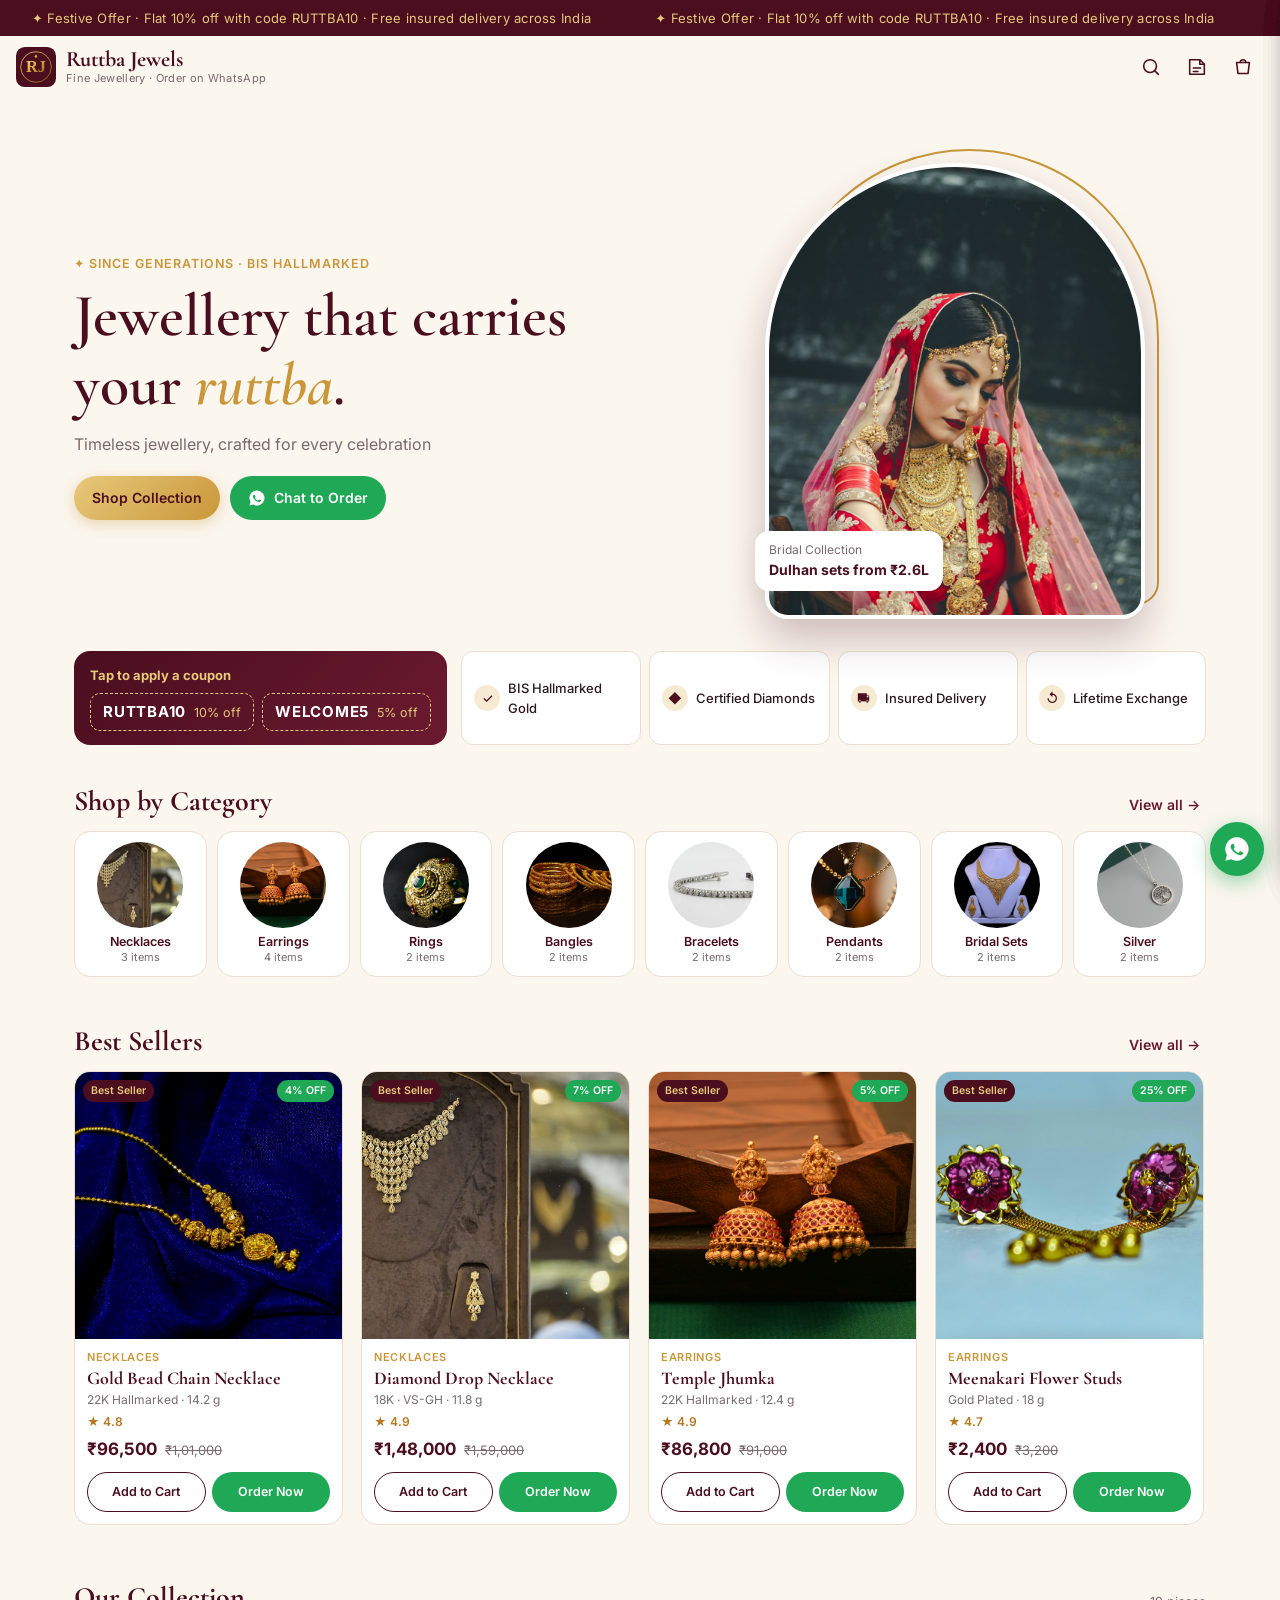
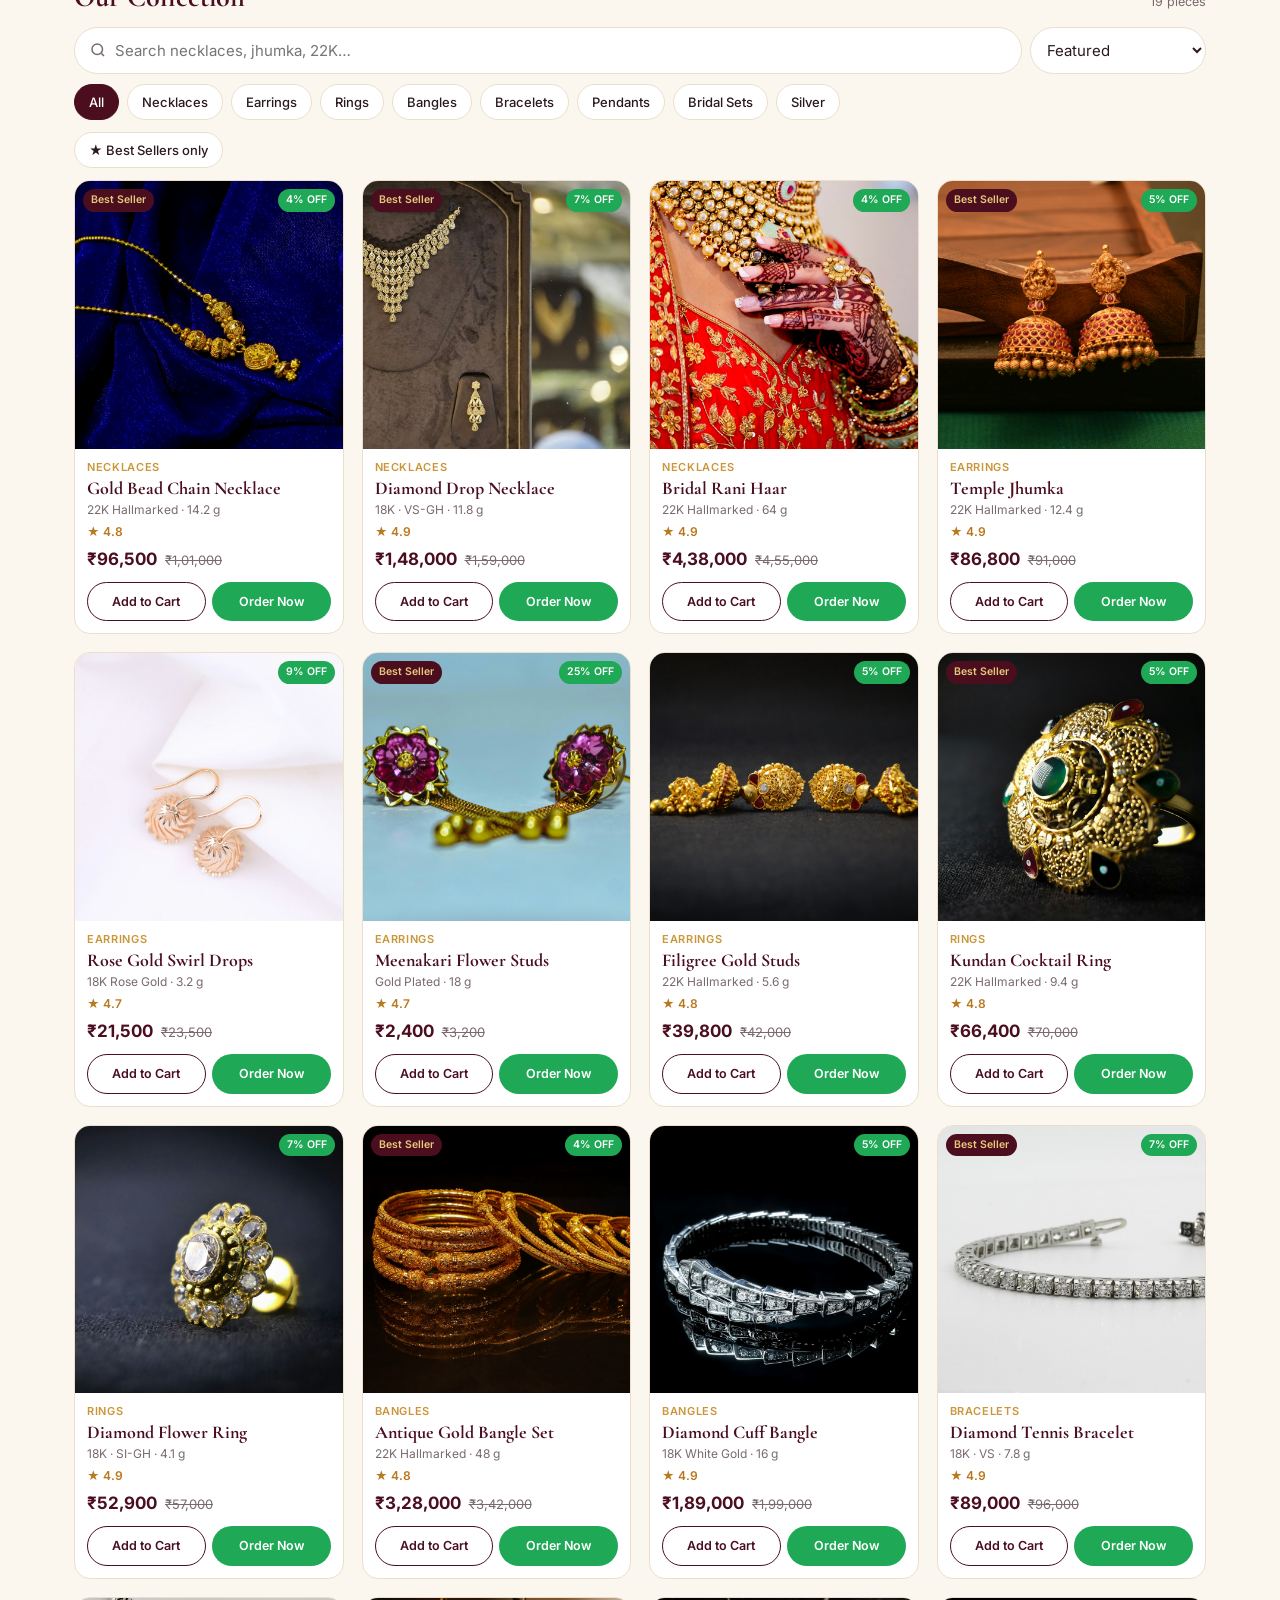
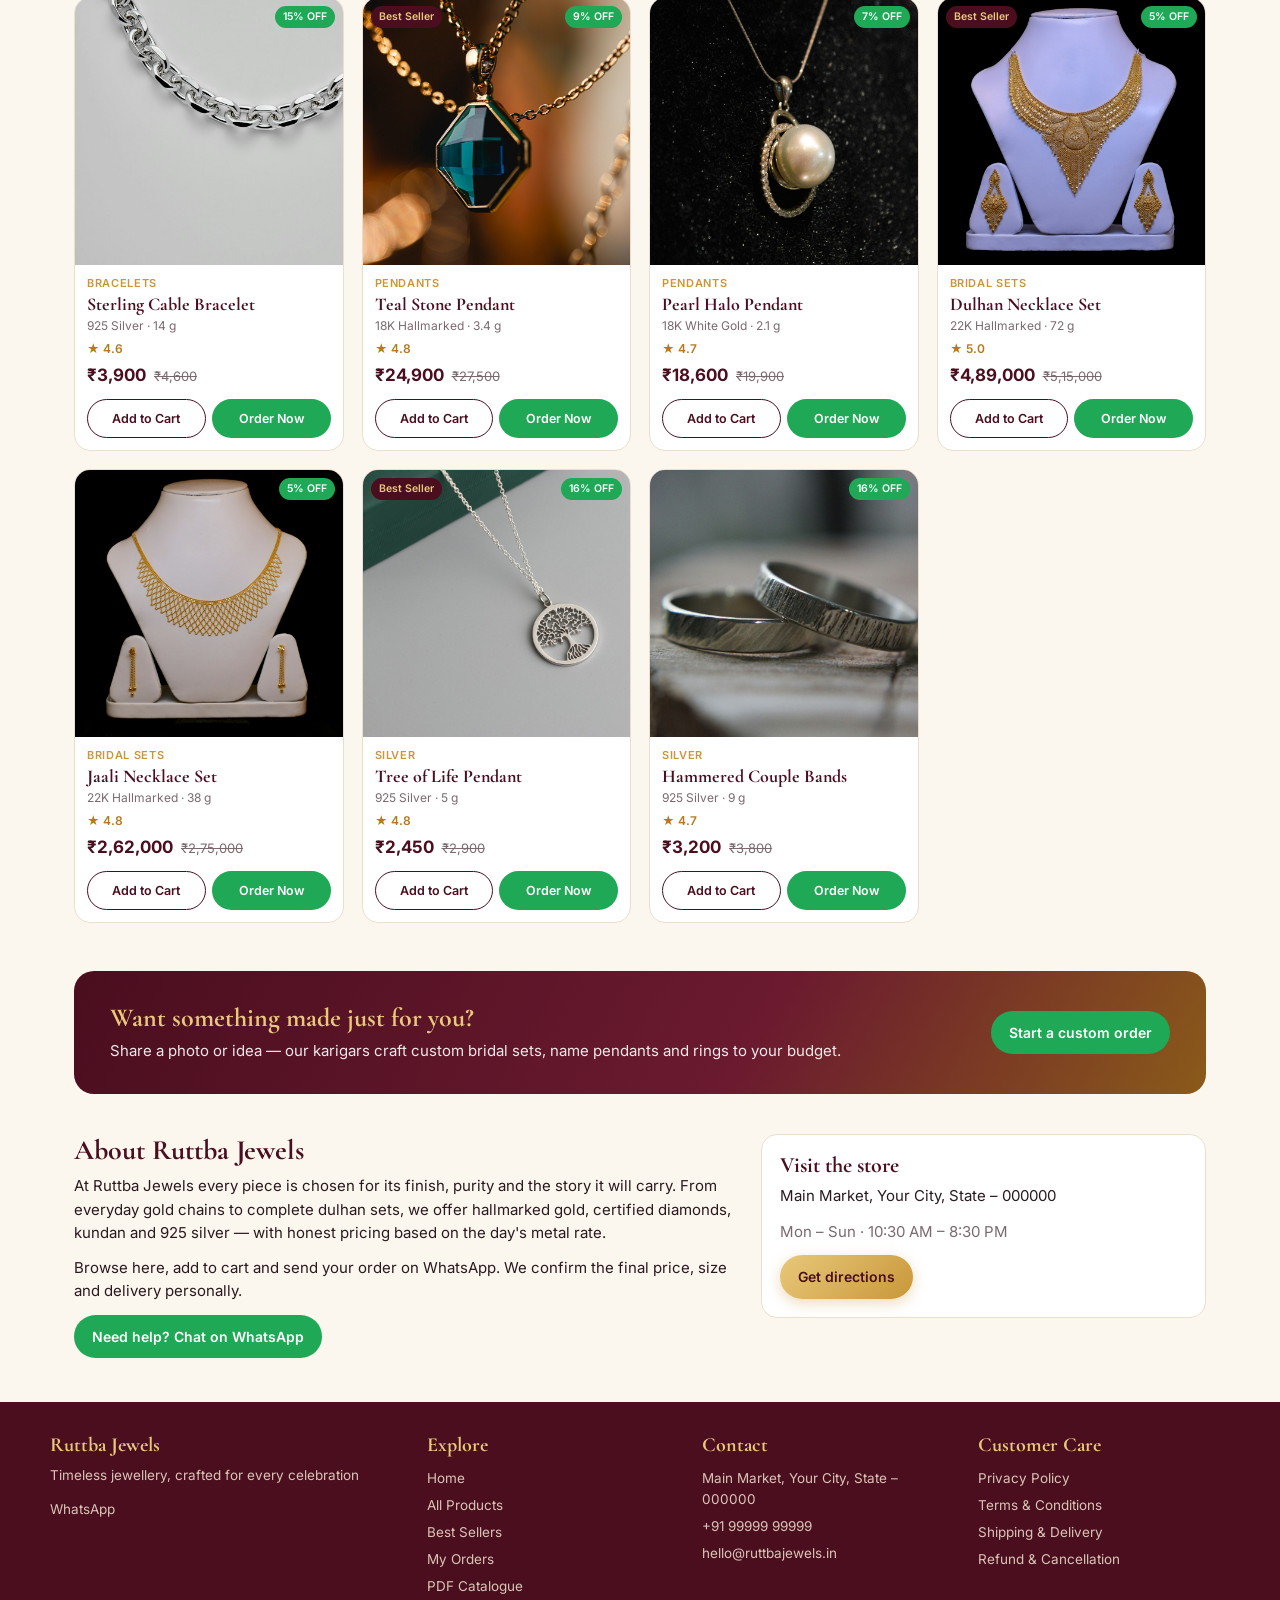
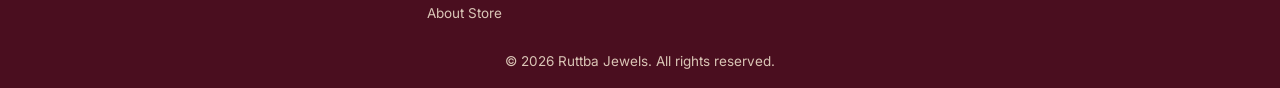
==== index.html @ 045b5f18 "Ruttba Jewels WhatsApp store Static PWA jewellery store: categories, best sellers, search/filter, ca" ====
<!doctype html>
<html lang="en">
<head>
  <meta charset="utf-8">
  <meta name="viewport" content="width=device-width, initial-scale=1, viewport-fit=cover">
  <title>Ruttba Jewels — Order on WhatsApp</title>
  <meta name="description" content="Ruttba Jewels — hallmarked gold, diamond, kundan and silver jewellery. Browse the collection and order directly on WhatsApp.">
  <meta name="theme-color" content="#4a0e1f">
  <link rel="manifest" href="manifest.json">
  <link rel="icon" href="icon.svg" type="image/svg+xml">
  <link rel="apple-touch-icon" href="icon.svg">
  <link rel="preconnect" href="https://fonts.googleapis.com">
  <link rel="preconnect" href="https://fonts.gstatic.com" crossorigin>
  <link href="https://fonts.googleapis.com/css2?family=Cormorant+Garamond:wght@500;600;700&family=Inter:wght@400;500;600;700&display=swap" rel="stylesheet">
  <link rel="stylesheet" href="css/style.css">
</head>
<body>
  <!-- shared gradients for the jewellery illustrations -->
  <svg class="defs" aria-hidden="true">
    <defs>
      <linearGradient id="rj-gold" x1="0" y1="0" x2="1" y2="1"><stop offset="0" stop-color="#f7e3a1"/><stop offset=".45" stop-color="#d4a437"/><stop offset="1" stop-color="#8f6512"/></linearGradient>
      <linearGradient id="rj-silver" x1="0" y1="0" x2="1" y2="1"><stop offset="0" stop-color="#ffffff"/><stop offset=".5" stop-color="#c3c7cc"/><stop offset="1" stop-color="#7d8288"/></linearGradient>
      <linearGradient id="rj-ruby" x1="0" y1="0" x2="1" y2="1"><stop offset="0" stop-color="#ff6b81"/><stop offset="1" stop-color="#8b0a24"/></linearGradient>
      <linearGradient id="rj-emerald" x1="0" y1="0" x2="1" y2="1"><stop offset="0" stop-color="#6ee7b7"/><stop offset="1" stop-color="#065f46"/></linearGradient>
      <linearGradient id="rj-diamond" x1="0" y1="0" x2="1" y2="1"><stop offset="0" stop-color="#ffffff"/><stop offset=".5" stop-color="#dbeafe"/><stop offset="1" stop-color="#93a8c9"/></linearGradient>
    </defs>
  </svg>

  <!-- Offer marquee -->
  <div class="offer"><div class="marquee" id="marquee"></div></div>

  <header class="top">
    <a href="#" class="brand" data-action="home">
      <img src="icon.svg" alt="" width="40" height="40">
      <span><b data-store="name">Ruttba Jewels</b><small>Fine Jewellery · Order on WhatsApp</small></span>
    </a>
    <div class="top-actions">
      <button class="icon-btn" data-action="search" aria-label="Search">
        <svg viewBox="0 0 24 24"><circle cx="11" cy="11" r="7"/><path d="m20 20-3.5-3.5"/></svg>
      </button>
      <button class="icon-btn" data-action="catalog" aria-label="Catalogue">
        <svg viewBox="0 0 24 24"><path d="M4 4h11l5 5v11H4z"/><path d="M15 4v5h5M8 13h8M8 17h5"/></svg>
      </button>
      <button class="icon-btn" data-action="cart" aria-label="Cart">
        <svg viewBox="0 0 24 24"><path d="M5 7h14l-1.5 12h-11z"/><path d="M9 7a3 3 0 0 1 6 0"/></svg>
        <span class="cart-count" hidden>0</span>
      </button>
    </div>
  </header>

  <main>
    <!-- Hero -->
    <section class="hero">
      <div class="hero-text">
        <p class="eyebrow">✦ Since generations · BIS Hallmarked</p>
        <h1>Jewellery that carries your <em>ruttba</em>.</h1>
        <p class="lead" data-store="tagline">Timeless jewellery, crafted for every celebration</p>
        <div class="hero-cta">
          <button class="btn btn-gold" data-action="all">Shop Collection</button>
          <a class="btn btn-wa" data-wa href="#">
            <svg viewBox="0 0 24 24" class="wa-ico"><path d="M12 2a10 10 0 0 0-8.6 15.1L2 22l5-1.3A10 10 0 1 0 12 2Zm5.3 14.1c-.2.6-1.3 1.2-1.8 1.2-.5.1-1 .2-3.4-.7a11.6 11.6 0 0 1-4.5-4c-.4-.5-1-1.6-1-2.7s.6-1.7.9-2c.2-.2.5-.3.6-.3h.5c.1 0 .4 0 .6.4l.8 2c.1.2.1.3 0 .5l-.3.5-.4.4c-.1.1-.3.3-.1.6.2.3.7 1.2 1.6 1.9 1 .9 1.9 1.2 2.2 1.3.3.1.4.1.6-.1l.8-1c.2-.3.4-.2.6-.1l1.9.9c.3.1.5.2.5.3.1.2.1.6-.1 1.1Z"/></svg>
            Chat to Order
          </a>
        </div>
      </div>
      <div class="hero-art" aria-hidden="true">
        <div class="halo"></div>
        <img class="hero-photo" src="images/hero.jpg" alt="Bride wearing gold bridal jewellery" width="1000" height="1200" fetchpriority="high">
        <span class="hero-tag">Bridal Collection<b>Dulhan sets from ₹2.6L</b></span>
      </div>
    </section>

    <!-- Coupons + trust -->
    <section class="perks">
      <div class="coupons">
        <p><b>Tap to apply a coupon</b></p>
        <div id="coupon-chips" class="chips"></div>
      </div>
      <ul class="trust">
        <li><span>✓</span>BIS Hallmarked Gold</li>
        <li><span>◆</span>Certified Diamonds</li>
        <li><span>⛟</span>Insured Delivery</li>
        <li><span>↺</span>Lifetime Exchange</li>
      </ul>
    </section>

    <!-- Categories -->
    <section id="categories" class="section">
      <div class="sec-head"><h2>Shop by Category</h2><button class="link" data-action="all">View all →</button></div>
      <div class="cat-grid" id="cat-grid"></div>
    </section>

    <!-- Best sellers -->
    <section class="section">
      <div class="sec-head"><h2>Best Sellers</h2><button class="link" data-action="best">View all →</button></div>
      <div class="row-scroll" id="best-row"></div>
    </section>

    <!-- All products -->
    <section id="products" class="section">
      <div class="sec-head"><h2>Our Collection</h2><small id="result-count"></small></div>
      <div class="toolbar">
        <label class="search"><svg viewBox="0 0 24 24"><circle cx="11" cy="11" r="7"/><path d="m20 20-3.5-3.5"/></svg>
          <input id="search" type="search" placeholder="Search necklaces, jhumka, 22K…" autocomplete="off"></label>
        <select id="sort" aria-label="Sort">
          <option value="featured">Featured</option>
          <option value="low">Price: Low to High</option>
          <option value="high">Price: High to Low</option>
          <option value="off">Biggest Discount</option>
        </select>
      </div>
      <div class="chips scroll" id="filter-chips"></div>
      <button class="fchip best" id="best-toggle">★ Best Sellers only</button>
      <div class="grid" id="product-grid"></div>
    </section>

    <!-- Custom order band -->
    <section class="band">
      <div>
        <h2>Want something made just for you?</h2>
        <p>Share a photo or idea — our karigars craft custom bridal sets, name pendants and rings to your budget.</p>
      </div>
      <a class="btn btn-wa" data-wa="Hi, I'd like to discuss a custom jewellery design." href="#">Start a custom order</a>
    </section>

    <!-- About -->
    <section class="section about" id="about">
      <div>
        <h2>About <span data-store="name">Ruttba Jewels</span></h2>
        <p>At Ruttba Jewels every piece is chosen for its finish, purity and the story it will carry. From everyday gold chains to complete dulhan sets, we offer hallmarked gold, certified diamonds, kundan and 925 silver — with honest pricing based on the day's metal rate.</p>
        <p>Browse here, add to cart and send your order on WhatsApp. We confirm the final price, size and delivery personally.</p>
        <div class="hero-cta">
          <a class="btn btn-wa" data-wa href="#">Need help? Chat on WhatsApp</a>
          <button class="btn btn-ghost" data-action="install" hidden>Install our app</button>
        </div>
      </div>
      <div class="visit">
        <h3>Visit the store</h3>
        <p data-store="address"></p>
        <p class="muted" data-store="hours"></p>
        <a class="btn btn-gold" data-map href="#">Get directions</a>
      </div>
    </section>
  </main>

  <footer class="foot">
    <div class="foot-grid">
      <div>
        <h4 data-store="name">Ruttba Jewels</h4>
        <p data-store="tagline"></p>
        <div class="social">
          <a data-wa href="#" aria-label="WhatsApp">WhatsApp</a>
          <a data-social="instagram" href="#">Instagram</a>
          <a data-social="facebook" href="#">Facebook</a>
        </div>
      </div>
      <div>
        <h4>Explore</h4>
        <a href="#" data-action="home">Home</a>
        <a href="#" data-action="all">All Products</a>
        <a href="#" data-action="best">Best Sellers</a>
        <a href="#" data-action="orders">My Orders</a>
        <a href="#" data-action="catalog">PDF Catalogue</a>
        <a href="#about">About Store</a>
      </div>
      <div>
        <h4>Contact</h4>
        <a data-map href="#" data-store="address"></a>
        <a data-tel href="#" data-store="phone"></a>
        <a data-mail href="#" data-store="email"></a>
      </div>
      <div>
        <h4>Customer Care</h4>
        <a href="#" data-policy="privacy">Privacy Policy</a>
        <a href="#" data-policy="terms">Terms &amp; Conditions</a>
        <a href="#" data-policy="shipping">Shipping &amp; Delivery</a>
        <a href="#" data-policy="refund">Refund &amp; Cancellation</a>
      </div>
    </div>
    <p class="copy">© <span id="year"></span> <span data-store="name">Ruttba Jewels</span>. All rights reserved.</p>
  </footer>

  <!-- Floating WhatsApp -->
  <a class="fab-wa" data-wa href="#" aria-label="Chat on WhatsApp">
    <svg viewBox="0 0 24 24"><path d="M12 2a10 10 0 0 0-8.6 15.1L2 22l5-1.3A10 10 0 1 0 12 2Zm5.3 14.1c-.2.6-1.3 1.2-1.8 1.2-.5.1-1 .2-3.4-.7a11.6 11.6 0 0 1-4.5-4c-.4-.5-1-1.6-1-2.7s.6-1.7.9-2c.2-.2.5-.3.6-.3h.5c.1 0 .4 0 .6.4l.8 2c.1.2.1.3 0 .5l-.3.5-.4.4c-.1.1-.3.3-.1.6.2.3.7 1.2 1.6 1.9 1 .9 1.9 1.2 2.2 1.3.3.1.4.1.6-.1l.8-1c.2-.3.4-.2.6-.1l1.9.9c.3.1.5.2.5.3.1.2.1.6-.1 1.1Z"/></svg>
  </a>

  <!-- Bottom nav (mobile) -->
  <nav class="bnav">
    <button data-action="home"><svg viewBox="0 0 24 24"><path d="M3 11 12 4l9 7v9h-6v-6H9v6H3z"/></svg>Home</button>
    <button data-action="cats"><svg viewBox="0 0 24 24"><rect x="4" y="4" width="7" height="7" rx="1.5"/><rect x="13" y="4" width="7" height="7" rx="1.5"/><rect x="4" y="13" width="7" height="7" rx="1.5"/><rect x="13" y="13" width="7" height="7" rx="1.5"/></svg>Categories</button>
    <button data-action="cart" class="bnav-cart"><svg viewBox="0 0 24 24"><path d="M5 7h14l-1.5 12h-11z"/><path d="M9 7a3 3 0 0 1 6 0"/></svg>Cart<span class="cart-count" hidden>0</span></button>
    <button data-action="orders"><svg viewBox="0 0 24 24"><path d="M6 3h12v18l-3-2-3 2-3-2-3 2z"/><path d="M9 8h6M9 12h6"/></svg>Orders</button>
    <button data-action="catalog"><svg viewBox="0 0 24 24"><path d="M4 4h11l5 5v11H4z"/><path d="M15 4v5h5"/></svg>Catalogue</button>
  </nav>

  <!-- Sheets -->
  <div class="scrim" id="scrim"></div>

  <aside class="sheet" id="product-sheet" aria-label="Product details">
    <button class="sheet-x" data-close aria-label="Close">×</button>
    <div id="pd" class="pd"></div>
  </aside>

  <aside class="sheet" id="cart-sheet" aria-label="Cart">
    <div class="sheet-head"><h2>My Cart</h2><button class="sheet-x" data-close aria-label="Close">×</button></div>
    <div id="cart-body" class="sheet-body"></div>
    <div id="cart-foot" class="sheet-foot" hidden>
      <div class="coupon-row">
        <input id="coupon-input" placeholder="Coupon code" autocomplete="off">
        <button class="btn btn-ghost sm" id="coupon-apply">Apply</button>
      </div>
      <p id="coupon-msg" class="coupon-msg"></p>
      <div id="cart-totals"></div>
      <button class="btn btn-wa block" data-action="checkout">Proceed to Checkout</button>
    </div>
  </aside>

  <aside class="sheet" id="checkout-sheet" aria-label="Checkout">
    <div class="sheet-head"><h2>Checkout</h2><button class="sheet-x" data-close aria-label="Close">×</button></div>
    <form id="checkout-form" class="sheet-body">
      <div class="seg">
        <label><input type="radio" name="mode" value="delivery" checked><span>Home Delivery</span></label>
        <label><input type="radio" name="mode" value="pickup"><span>Store Pickup</span></label>
      </div>
      <label class="field"><span>Full name</span><input name="name" required autocomplete="name"></label>
      <label class="field"><span>WhatsApp number</span><input name="phone" required inputmode="tel" autocomplete="tel" placeholder="10-digit mobile"></label>
      <label class="field addr-field"><span>Address</span><textarea name="address" rows="2" autocomplete="street-address"></textarea></label>
      <div class="two addr-field">
        <label class="field"><span>City</span><input name="city" autocomplete="address-level2"></label>
        <label class="field"><span>Pincode</span><input name="pincode" inputmode="numeric" pattern="[0-9]{6}" maxlength="6" autocomplete="postal-code"></label>
      </div>
      <label class="field"><span>Payment preference</span>
        <select name="pay">
          <option>UPI / Bank transfer</option>
          <option>Cash on Delivery</option>
          <option>Pay at store</option>
        </select>
      </label>
      <label class="field"><span>Note (size, engraving, gift wrap…)</span><textarea name="note" rows="2"></textarea></label>
      <h3 class="mini">Order summary</h3>
      <div id="co-items"></div>
      <div id="co-totals"></div>
      <button class="btn btn-wa block" type="submit">Send Order on WhatsApp</button>
      <p class="muted small">Final price is confirmed on WhatsApp as per today's metal rate. No payment is taken on this website.</p>
    </form>
  </aside>

  <aside class="sheet" id="orders-sheet" aria-label="My orders">
    <div class="sheet-head"><h2>My Orders</h2><button class="sheet-x" data-close aria-label="Close">×</button></div>
    <div id="orders-body" class="sheet-body"></div>
  </aside>

  <aside class="sheet wide" id="catalog-sheet" aria-label="Catalogue">
    <div class="sheet-head"><h2>Catalogue</h2>
      <div><button class="btn btn-gold sm" data-action="print">Save as PDF</button><button class="sheet-x" data-close aria-label="Close">×</button></div>
    </div>
    <div class="sheet-body catalog">
      <div class="print-only cat-title"><h1 data-store="name">Ruttba Jewels</h1><p data-store="phone"></p></div>
      <div id="catalog-body"></div>
    </div>
  </aside>

  <aside class="sheet" id="policy-sheet" aria-label="Policy">
    <div class="sheet-head"><h2 id="policy-title"></h2><button class="sheet-x" data-close aria-label="Close">×</button></div>
    <div id="policy-body" class="sheet-body"></div>
  </aside>

  <div class="toast" id="toast" role="status"></div>

  <script src="js/data.js"></script>
  <script src="js/app.js"></script>
</body>
</html>
---- css/style.css ----
:root {
  --maroon: #4a0e1f;
  --maroon-2: #6b1a2f;
  --gold: #c9973a;
  --gold-2: #e8c87a;
  --cream: #fbf6ee;
  --paper: #ffffff;
  --ink: #2a1a1f;
  --muted: #7a6a6e;
  --line: #eadfce;
  --wa: #1fa855;
  --wa-dark: #128c7e;
  --radius: 16px;
  --shadow: 0 6px 24px rgba(74, 14, 31, .08);
  --serif: 'Cormorant Garamond', Georgia, serif;
  --sans: 'Inter', system-ui, -apple-system, sans-serif;
}

* { box-sizing: border-box; }
html { scroll-behavior: smooth; scroll-padding-top: 80px; }
body { margin: 0; font: 15px/1.55 var(--sans); color: var(--ink); background: var(--cream); padding-bottom: 72px; -webkit-font-smoothing: antialiased; }
body.locked { overflow: hidden; }
img { max-width: 100%; display: block; }
button, input, select, textarea { font: inherit; color: inherit; }
button { cursor: pointer; background: none; border: 0; }
a { color: inherit; }
h1, h2, h3, h4 { font-family: var(--serif); line-height: 1.15; margin: 0; color: var(--maroon); }
.muted { color: var(--muted); }
.small { font-size: 12.5px; }
.defs { position: absolute; width: 0; height: 0; overflow: hidden; }
.print-only { display: none; }
[hidden] { display: none !important; }

/* ---------- Buttons ---------- */
.btn { display: inline-flex; align-items: center; justify-content: center; gap: 8px; padding: 11px 18px; border-radius: 999px; font-weight: 600; font-size: 14px; text-decoration: none; transition: transform .15s, box-shadow .15s, background .15s; white-space: nowrap; }
.btn:active { transform: scale(.97); }
.btn.sm { padding: 7px 14px; font-size: 13px; }
.btn.block { width: 100%; padding: 14px; font-size: 15px; }
.btn-gold { background: linear-gradient(135deg, var(--gold-2), var(--gold)); color: var(--maroon); box-shadow: 0 4px 14px rgba(201, 151, 58, .35); }
.btn-wa { background: var(--wa); color: #fff; }
.btn-wa:hover { background: var(--wa-dark); }
.btn-ghost { border: 1.5px solid var(--maroon); color: var(--maroon); background: transparent; }
.btn-ghost:hover { background: var(--maroon); color: #fff; }
.wa-ico { width: 18px; height: 18px; fill: currentColor; }
.link { color: var(--maroon-2); font-weight: 600; font-size: 14px; text-decoration: none; }

/* ---------- Offer strip ---------- */
.offer { background: var(--maroon); color: var(--gold-2); overflow: hidden; font-size: 13px; letter-spacing: .02em; }
.marquee { display: flex; width: max-content; animation: slide 40s linear infinite; }
.marquee span { padding: 8px 32px; white-space: nowrap; }
@keyframes slide { to { transform: translateX(-50%); } }

/* ---------- Header ---------- */
.top { position: sticky; top: 0; z-index: 30; display: flex; justify-content: space-between; align-items: center; padding: 10px 16px; background: rgba(251, 246, 238, .92); backdrop-filter: blur(10px); border-bottom: 1px solid transparent; transition: border-color .2s, box-shadow .2s; }
.top.scrolled { border-color: var(--line); box-shadow: 0 2px 12px rgba(0, 0, 0, .04); }
.brand { display: flex; align-items: center; gap: 10px; text-decoration: none; }
.brand span { display: flex; flex-direction: column; }
.brand b { font-family: var(--serif); font-size: 22px; color: var(--maroon); line-height: 1; }
.brand small { font-size: 11px; color: var(--muted); letter-spacing: .03em; }
.top-actions { display: flex; gap: 4px; }
.icon-btn { position: relative; width: 42px; height: 42px; border-radius: 50%; display: grid; place-items: center; }
.icon-btn:hover { background: #f1e6d4; }
.icon-btn svg, .bnav svg { width: 22px; height: 22px; fill: none; stroke: var(--maroon); stroke-width: 1.7; stroke-linecap: round; stroke-linejoin: round; }
.cart-count { position: absolute; top: 2px; right: 2px; min-width: 18px; height: 18px; padding: 0 5px; border-radius: 9px; background: var(--gold); color: var(--maroon); font-size: 11px; font-weight: 700; display: grid; place-items: center; }

/* ---------- Hero ---------- */
.hero { display: grid; gap: 16px; padding: 28px 16px 12px; max-width: 1180px; margin: auto; align-items: center; }
.eyebrow { color: var(--gold); font-weight: 600; font-size: 12.5px; letter-spacing: .08em; text-transform: uppercase; margin: 0 0 8px; }
.hero h1 { font-size: clamp(34px, 7vw, 60px); font-weight: 600; }
.hero h1 em { color: var(--gold); font-style: italic; }
.lead { color: var(--muted); font-size: 16px; margin: 12px 0 20px; }
.hero-cta { display: flex; flex-wrap: wrap; gap: 10px; }
.hero-art { position: relative; aspect-ratio: 5 / 6; max-width: 380px; width: 88%; margin: 8px auto 0; }
.hero-photo { position: relative; width: 100%; height: 100%; object-fit: cover; border-radius: 200px 200px 24px 24px; border: 4px solid #fff; box-shadow: 0 20px 40px rgba(74, 14, 31, .25); }
.halo { position: absolute; inset: -14px -14px 14px 14px; border-radius: 200px 200px 24px 24px; border: 2px solid var(--gold); }
.hero-tag { position: absolute; left: -10px; bottom: 28px; background: var(--paper); border-radius: 14px; padding: 10px 14px; box-shadow: var(--shadow); font-size: 12px; color: var(--muted); display: flex; flex-direction: column; animation: float 6s ease-in-out infinite; }
.hero-tag b { color: var(--maroon); font-size: 14px; }
@keyframes float { 50% { transform: translateY(-8px); } }

/* ---------- Perks ---------- */
.perks { max-width: 1180px; margin: 8px auto 0; padding: 0 16px; display: grid; grid-template-columns: minmax(0, 1fr); gap: 14px; }
.coupons { background: linear-gradient(135deg, var(--maroon), var(--maroon-2)); color: #fff; border-radius: var(--radius); padding: 14px 16px; }
.coupons p { margin: 0 0 8px; color: var(--gold-2); font-size: 13px; }
.chips { display: flex; gap: 8px; flex-wrap: wrap; }
.chips.scroll { flex-wrap: nowrap; overflow-x: auto; scrollbar-width: none; padding-bottom: 4px; }
.chips.scroll::-webkit-scrollbar { display: none; }
.chip-code { border: 1.5px dashed var(--gold-2); border-radius: 10px; padding: 6px 12px; color: #fff; display: flex; gap: 8px; align-items: baseline; }
.chip-code b { letter-spacing: .05em; }
.chip-code small { color: var(--gold-2); }
.trust { list-style: none; margin: 0; padding: 0; display: grid; grid-template-columns: repeat(2, minmax(0, 1fr)); gap: 8px; }
.trust li { background: var(--paper); border: 1px solid var(--line); border-radius: 12px; padding: 10px 12px; font-size: 13px; font-weight: 500; display: flex; align-items: center; gap: 8px; }
.trust span { width: 26px; height: 26px; flex: none; border-radius: 50%; background: #f6ead2; color: var(--maroon); display: grid; place-items: center; font-size: 13px; }

/* ---------- Sections ---------- */
.section { max-width: 1180px; margin: auto; padding: 28px 16px 8px; }
.sec-head { display: flex; justify-content: space-between; align-items: baseline; margin-bottom: 14px; }
.sec-head h2 { font-size: 28px; }
.sec-head small { color: var(--muted); }

.cat-grid { display: grid; grid-template-columns: repeat(4, minmax(0, 1fr)); gap: 10px; }
.cat { background: var(--paper); border: 1px solid var(--line); border-radius: var(--radius); padding: 10px 6px 10px; display: flex; flex-direction: column; align-items: center; text-align: center; transition: transform .15s, box-shadow .15s; }
.cat:hover { transform: translateY(-2px); box-shadow: var(--shadow); }
.cat-art { width: 100%; aspect-ratio: 1; border-radius: 50%; background: radial-gradient(circle, #fff, #f6ead2); display: grid; place-items: center; overflow: hidden; max-width: 86px; }
.cat-art svg { width: 80%; height: 80%; }
.cat-art img { width: 100%; height: 100%; object-fit: cover; }
.cat-name { font-weight: 600; font-size: 12.5px; margin-top: 6px; color: var(--maroon); line-height: 1.2; }
.cat-count { font-size: 11px; color: var(--muted); }

/* ---------- Product cards ---------- */
.grid { display: grid; grid-template-columns: repeat(2, minmax(0, 1fr)); gap: 12px; margin-top: 12px; }
.row-scroll { display: grid; grid-auto-flow: column; grid-auto-columns: 62%; gap: 12px; overflow-x: auto; scroll-snap-type: x mandatory; padding-bottom: 8px; scrollbar-width: thin; }
.row-scroll .card { scroll-snap-align: start; }
.card { background: var(--paper); border: 1px solid var(--line); border-radius: var(--radius); overflow: hidden; display: flex; flex-direction: column; cursor: pointer; transition: transform .15s, box-shadow .15s; }
.card:hover { transform: translateY(-3px); box-shadow: var(--shadow); }
.card-media { position: relative; aspect-ratio: 1; background: radial-gradient(circle at 50% 40%, #fff, #f4e6cc); display: grid; place-items: center; }
.card-media svg { width: 78%; height: 78%; }
.card-media { overflow: hidden; }
.card-media img { position: absolute; inset: 0; width: 100%; height: 100%; object-fit: cover; transition: transform .4s; }
.card:hover .card-media img { transform: scale(1.05); }
.badge { z-index: 1; }
.badge { position: absolute; top: 8px; left: 8px; background: var(--maroon); color: var(--gold-2); font-size: 10.5px; font-weight: 600; padding: 3px 8px; border-radius: 999px; }
.badge.off { left: auto; right: 8px; background: var(--wa); color: #fff; }
.card-body { padding: 10px 12px 12px; display: flex; flex-direction: column; flex: 1; }
.card-cat { color: var(--gold); font-size: 11px; font-weight: 600; text-transform: uppercase; letter-spacing: .06em; }
.card h3 { font-size: 18px; margin: 2px 0; }
.card-meta { font-size: 12px; color: var(--muted); margin: 0; }
.rating { font-size: 12px; color: #b7791f; font-weight: 600; margin: 4px 0; }
.price { display: flex; gap: 8px; align-items: baseline; flex-wrap: wrap; margin-top: auto; }
.price b { font-size: 17px; color: var(--maroon); }
.price s { color: var(--muted); font-size: 13px; }
.price.big b { font-size: 26px; }
.price em { color: var(--wa); font-style: normal; font-weight: 600; font-size: 13px; }
.card-actions { display: grid; grid-template-columns: 1fr 1fr; gap: 6px; margin-top: 10px; }
.card-actions .btn { padding: 9px 6px; font-size: 12.5px; }

.toolbar { display: flex; gap: 8px; margin-bottom: 10px; }
.search { flex: 1; display: flex; align-items: center; gap: 8px; background: var(--paper); border: 1px solid var(--line); border-radius: 999px; padding: 0 14px; }
.search svg { width: 18px; height: 18px; fill: none; stroke: var(--muted); stroke-width: 2; flex: none; }
.search input { border: 0; outline: 0; background: none; padding: 11px 0; width: 100%; min-width: 0; }
#sort { border: 1px solid var(--line); border-radius: 999px; background: var(--paper); padding: 0 12px; max-width: 42%; }
.fchip { border: 1px solid var(--line); background: var(--paper); border-radius: 999px; padding: 7px 14px; font-size: 13px; font-weight: 500; white-space: nowrap; }
.fchip.on { background: var(--maroon); color: #fff; border-color: var(--maroon); }
.fchip.best { margin-top: 8px; }
.fchip.best.on { background: var(--gold); color: var(--maroon); border-color: var(--gold); }
.empty { grid-column: 1 / -1; text-align: center; color: var(--muted); padding: 32px 8px; }

/* ---------- Band / about ---------- */
.band { max-width: 1148px; margin: 28px 16px 0; padding: 24px 20px; border-radius: 20px; background: linear-gradient(120deg, var(--maroon), var(--maroon-2) 60%, #8a5a1a); color: #fff; display: grid; gap: 14px; }
.band h2 { color: var(--gold-2); font-size: 26px; }
.band p { margin: 6px 0 0; opacity: .9; }
.about { display: grid; gap: 20px; }
.about h2 { font-size: 28px; margin-bottom: 8px; }
.about p { margin: 0 0 12px; }
.visit { background: var(--paper); border: 1px solid var(--line); border-radius: var(--radius); padding: 18px; }
.visit h3 { font-size: 22px; margin-bottom: 6px; }

/* ---------- Footer ---------- */
.foot { background: var(--maroon); color: #f3e5d0; margin-top: 36px; padding: 32px 16px 16px; }
.foot-grid { max-width: 1180px; margin: auto; display: grid; grid-template-columns: 1fr 1fr; gap: 24px; }
.foot h4 { color: var(--gold-2); font-size: 20px; margin-bottom: 8px; }
.foot a { display: block; text-decoration: none; opacity: .85; font-size: 13.5px; padding: 3px 0; word-break: break-word; }
.foot a:hover { opacity: 1; color: var(--gold-2); }
.foot p { font-size: 13.5px; opacity: .85; margin: 0 0 10px; }
.social { display: flex; gap: 14px; flex-wrap: wrap; }
.copy { text-align: center; font-size: 12px; opacity: .6; margin: 24px 0 0 !important; }

/* ---------- Floating WA & bottom nav ---------- */
.fab-wa { position: fixed; right: 16px; bottom: 84px; z-index: 25; width: 54px; height: 54px; border-radius: 50%; background: var(--wa); display: grid; place-items: center; box-shadow: 0 6px 20px rgba(31, 168, 85, .45); }
.fab-wa svg { width: 28px; height: 28px; fill: #fff; }
.bnav { position: fixed; inset: auto 0 0; z-index: 28; display: grid; grid-template-columns: repeat(5, 1fr); background: var(--paper); border-top: 1px solid var(--line); padding: 6px 0 calc(6px + env(safe-area-inset-bottom)); }
.bnav button { display: flex; flex-direction: column; align-items: center; gap: 2px; font-size: 11px; color: var(--maroon); position: relative; }
.bnav .cart-count { top: -4px; right: calc(50% - 22px); }

/* ---------- Sheets ---------- */
.scrim { position: fixed; inset: 0; background: rgba(30, 8, 15, .45); opacity: 0; pointer-events: none; transition: opacity .25s; z-index: 40; }
.scrim.open { opacity: 1; pointer-events: auto; }
.sheet { position: fixed; z-index: 50; left: 0; right: 0; bottom: 0; max-height: 92vh; background: var(--cream); border-radius: 22px 22px 0 0; display: flex; flex-direction: column; transform: translateY(105%); transition: transform .3s cubic-bezier(.2, .8, .2, 1); box-shadow: 0 -10px 40px rgba(0, 0, 0, .2); }
.sheet.open { transform: none; }
.sheet-head { display: flex; justify-content: space-between; align-items: center; padding: 16px 16px 10px; border-bottom: 1px solid var(--line); }
.sheet-head > div { display: flex; gap: 8px; align-items: center; }
.sheet-head h2 { font-size: 26px; }
.sheet-body { overflow-y: auto; padding: 14px 16px; flex: 1; }
.sheet-foot { padding: 12px 16px calc(14px + env(safe-area-inset-bottom)); border-top: 1px solid var(--line); background: var(--paper); }
.sheet-x { width: 36px; height: 36px; border-radius: 50%; background: #f1e6d4; font-size: 22px; line-height: 1; color: var(--maroon); flex: none; }
#product-sheet .sheet-x { position: absolute; top: 12px; right: 12px; z-index: 2; background: #fffc; }
#product-sheet { overflow-y: auto; }

.pd-media { aspect-ratio: 1; background: radial-gradient(circle at 50% 40%, #fff, #f4e6cc); display: grid; place-items: center; border-radius: 22px 22px 0 0; overflow: hidden; }
.pd-media svg { width: 60%; height: 80%; }
.pd-media img { width: 100%; height: 100%; object-fit: cover; }
.pd-info { padding: 16px 16px calc(20px + env(safe-area-inset-bottom)); display: flex; flex-direction: column; gap: 6px; }
.pd-info h2 { font-size: 30px; }
.pd-points { margin: 6px 0; padding-left: 18px; font-size: 13px; color: var(--muted); }

.line { display: grid; grid-template-columns: 64px 1fr auto; gap: 12px; align-items: center; padding: 10px 0; border-bottom: 1px solid var(--line); }
.line-media { width: 64px; height: 64px; border-radius: 12px; background: #f4e6cc; display: grid; place-items: center; overflow: hidden; cursor: pointer; }
.line-media svg { width: 80%; height: 80%; }
.line-media img { width: 100%; height: 100%; object-fit: cover; }
.line-info { display: flex; flex-direction: column; min-width: 0; }
.line-info b { font-size: 14px; }
.line-info small { color: var(--muted); font-size: 12px; }
.line-info span { color: var(--maroon); font-weight: 600; }
.qty { display: flex; align-items: center; border: 1px solid var(--line); border-radius: 999px; background: var(--paper); }
.qty button { width: 30px; height: 30px; font-size: 17px; color: var(--maroon); }
.qty span { min-width: 20px; text-align: center; font-weight: 600; }

.coupon-row { display: flex; gap: 8px; }
.coupon-row input { flex: 1; min-width: 0; border: 1px solid var(--line); border-radius: 999px; padding: 8px 14px; text-transform: uppercase; background: var(--cream); }
.coupon-msg { font-size: 12.5px; margin: 6px 0; min-height: 1em; }
.coupon-msg.ok { color: var(--wa); }
.coupon-msg.err { color: #c0392b; }
.tot { display: flex; justify-content: space-between; gap: 12px; font-size: 14px; padding: 3px 0; }
.tot span { color: var(--muted); }
.tot.save b, .tot.save span { color: var(--wa); }
.tot.grand { border-top: 1px dashed var(--line); margin: 6px 0 12px; padding-top: 8px; font-size: 16px; }
.tot.grand span, .tot.grand b { color: var(--maroon); font-weight: 700; }

.field { display: flex; flex-direction: column; gap: 4px; margin-bottom: 10px; font-size: 13px; font-weight: 500; }
.field input, .field select, .field textarea { border: 1px solid var(--line); border-radius: 12px; padding: 10px 12px; background: var(--paper); font-size: 15px; outline: none; }
.field :focus { border-color: var(--gold); box-shadow: 0 0 0 3px rgba(201, 151, 58, .2); }
.two { display: grid; grid-template-columns: 1fr 1fr; gap: 10px; }
.seg { display: grid; grid-template-columns: 1fr 1fr; background: #efe3cf; border-radius: 999px; padding: 4px; margin-bottom: 14px; }
.seg input { position: absolute; opacity: 0; }
.seg span { display: block; text-align: center; padding: 8px; border-radius: 999px; font-weight: 600; font-size: 13.5px; cursor: pointer; }
.seg input:checked + span { background: var(--maroon); color: #fff; }
.seg input:focus-visible + span { outline: 2px solid var(--gold); }
.mini { font-size: 20px; margin: 10px 0 6px; }

.order { background: var(--paper); border: 1px solid var(--line); border-radius: 14px; padding: 12px 14px; margin-bottom: 10px; }
.order-head { display: flex; justify-content: space-between; gap: 8px; flex-wrap: wrap; }
.order-head small { color: var(--muted); }
.order ul { margin: 6px 0; padding-left: 18px; font-size: 13.5px; }
.order-foot { display: flex; gap: 8px; align-items: center; flex-wrap: wrap; }
.order-foot b { margin-right: auto; color: var(--maroon); }

.cat-h { font-size: 22px; margin: 14px 0 8px; border-bottom: 1px solid var(--line); padding-bottom: 4px; }
.cat-list { display: grid; gap: 8px; }
.cat-item { display: grid; grid-template-columns: 56px 1fr; gap: 12px; align-items: center; background: var(--paper); border: 1px solid var(--line); border-radius: 12px; padding: 8px; break-inside: avoid; }
.ci-media { width: 56px; height: 56px; border-radius: 10px; background: #f4e6cc; display: grid; place-items: center; overflow: hidden; }
.ci-media svg { width: 80%; height: 80%; }
.ci-media img { width: 100%; height: 100%; object-fit: cover; }
.cat-item > div:last-child { display: flex; flex-direction: column; }
.cat-item small { color: var(--muted); font-size: 12px; }
.cat-item span { color: var(--maroon); font-weight: 600; }
.cat-item s { color: var(--muted); font-weight: 400; font-size: 12px; }

.toast { position: fixed; left: 50%; bottom: 92px; transform: translate(-50%, 20px); background: var(--ink); color: #fff; padding: 10px 18px; border-radius: 999px; font-size: 13.5px; opacity: 0; pointer-events: none; transition: .25s; z-index: 60; max-width: calc(100% - 32px); text-align: center; }
.toast.show { opacity: 1; transform: translate(-50%, 0); }

/* ---------- Larger screens ---------- */
@media (min-width: 640px) {
  .trust { grid-template-columns: repeat(4, 1fr); }
  .grid { grid-template-columns: repeat(3, 1fr); }
  .row-scroll { grid-auto-columns: 32%; }
  .cat-grid { grid-template-columns: repeat(8, 1fr); }
  .foot-grid { grid-template-columns: 1.4fr 1fr 1fr 1fr; }
  .cat-list { grid-template-columns: 1fr 1fr; }
}
@media (min-width: 900px) {
  body { padding-bottom: 0; }
  .bnav { display: none; }
  .fab-wa { bottom: 24px; }
  .toast { bottom: 32px; }
  .hero { grid-template-columns: 1.1fr .9fr; padding: 56px 24px 24px; }
  .perks { grid-template-columns: auto 1fr; align-items: stretch; padding: 0 24px; }
  .section { padding: 40px 24px 8px; }
  .grid { grid-template-columns: repeat(4, 1fr); gap: 18px; }
  .row-scroll { grid-auto-columns: calc(25% - 14px); gap: 18px; }
  .band { grid-template-columns: 1fr auto; align-items: center; margin: 40px auto 0; padding: 32px 36px; }
  .about { grid-template-columns: 1.5fr 1fr; align-items: start; }
  .sheet { left: auto; top: 0; bottom: 0; width: 440px; max-height: none; border-radius: 22px 0 0 22px; transform: translateX(105%); }
  .sheet.wide { width: 720px; }
  .pd-media { border-radius: 22px 0 0 0; }
}
@media (min-width: 1220px) { .band { max-width: 1132px; } }

@media (prefers-reduced-motion: reduce) {
  *, *::before, *::after { animation: none !important; transition: none !important; scroll-behavior: auto !important; }
}

/* ---------- Print = catalogue PDF ---------- */
@media print {
  body { background: #fff; padding: 0; }
  body > *:not(#catalog-sheet):not(.defs) { display: none !important; }
  #catalog-sheet { position: static; transform: none; box-shadow: none; width: auto; max-height: none; background: #fff; }
  #catalog-sheet .sheet-head { display: none; }
  .sheet-body { overflow: visible; }
  .print-only { display: block; text-align: center; margin-bottom: 12px; }
  .cat-list { grid-template-columns: 1fr 1fr; }
  * { -webkit-print-color-adjust: exact; print-color-adjust: exact; }
}

/* Small phones: stack card buttons so labels never clip */
@media (max-width: 479px) {
  .card-actions { grid-template-columns: 1fr; }
  .card h3 { font-size: 16.5px; }
  .brand small { display: none; }
}
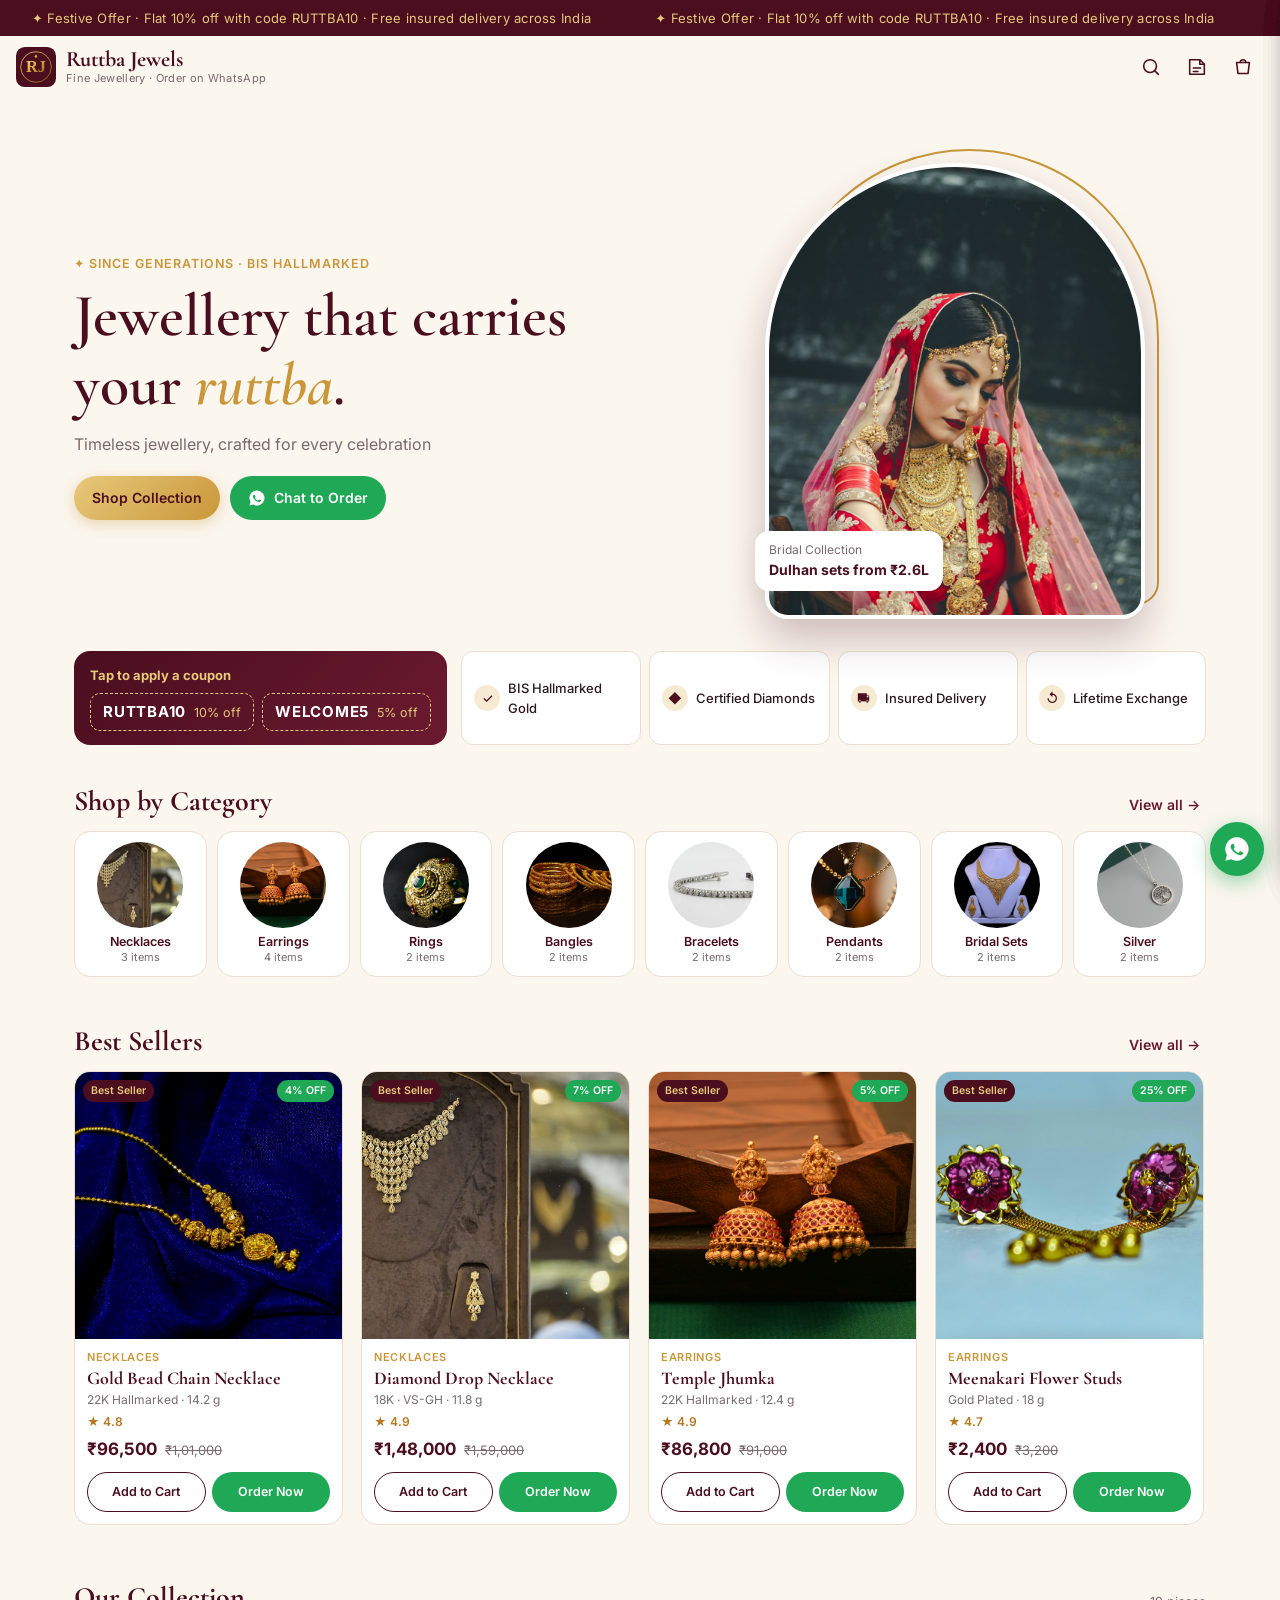
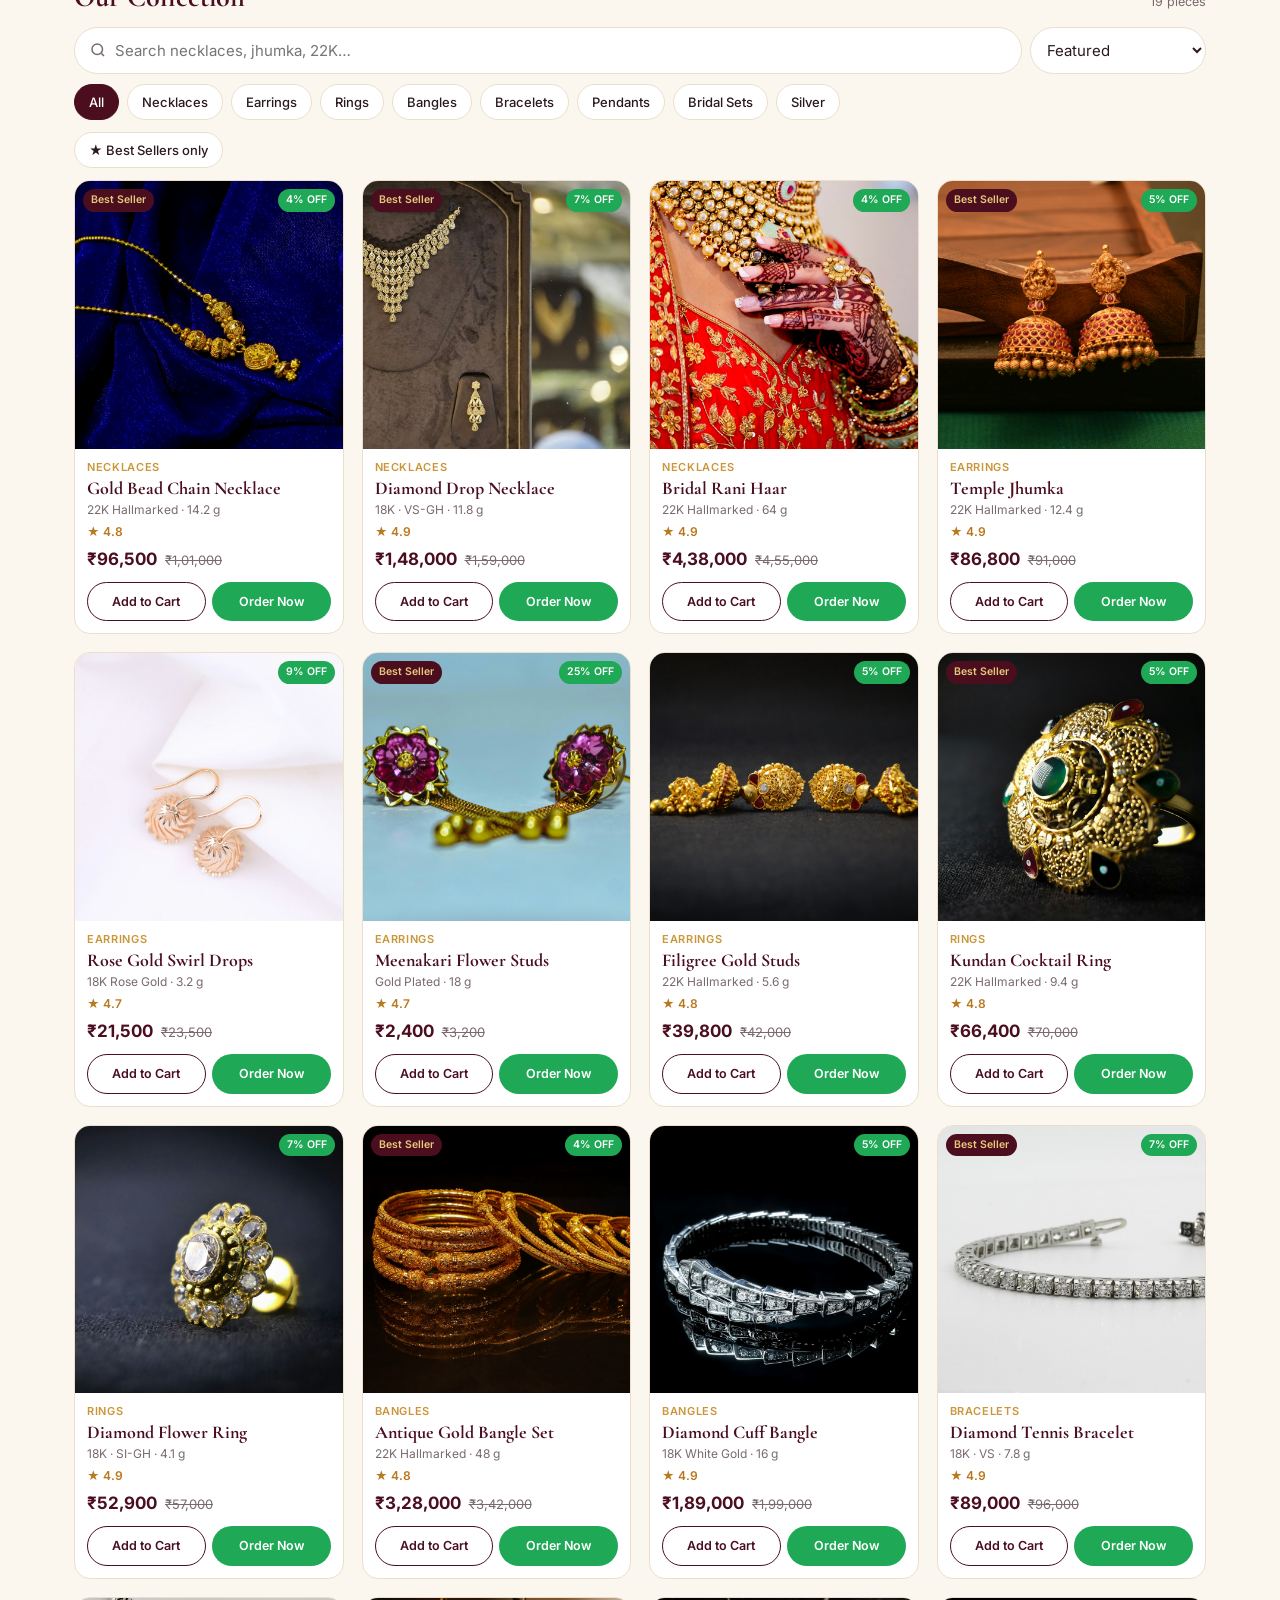
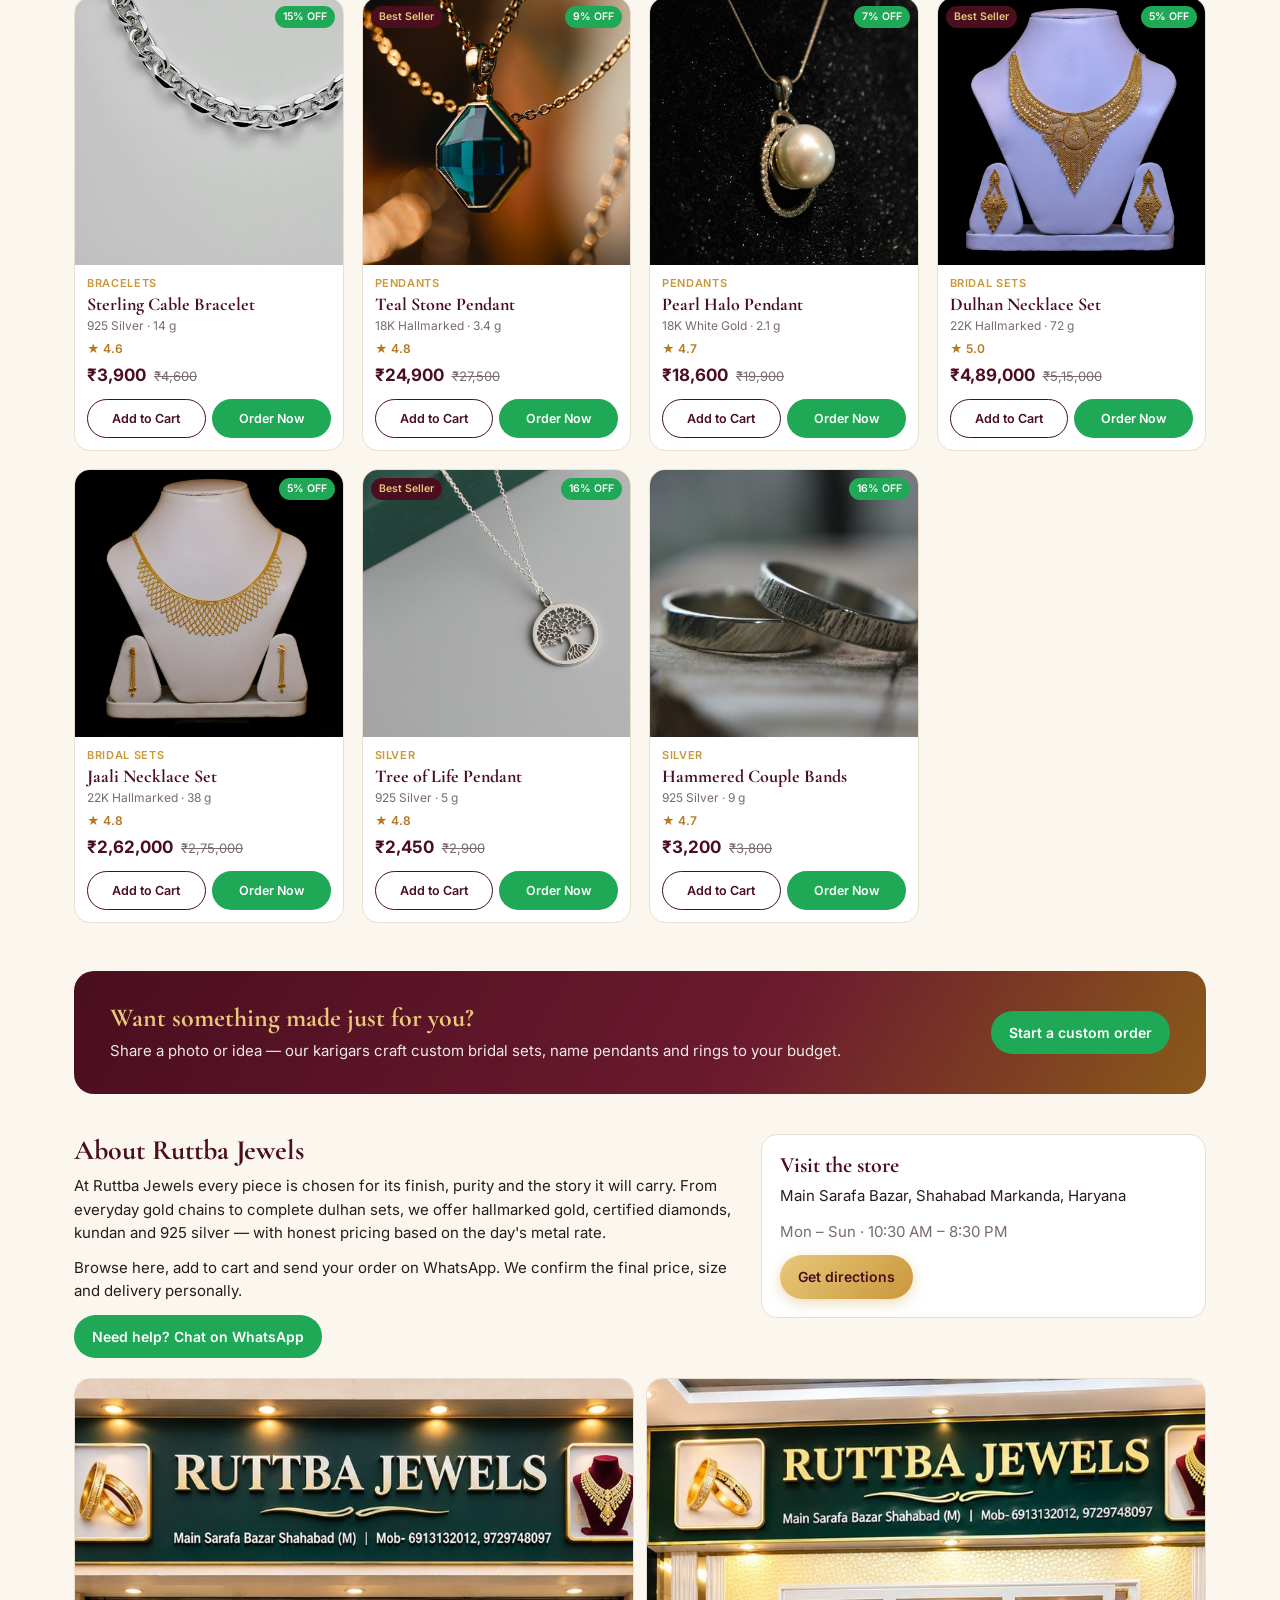
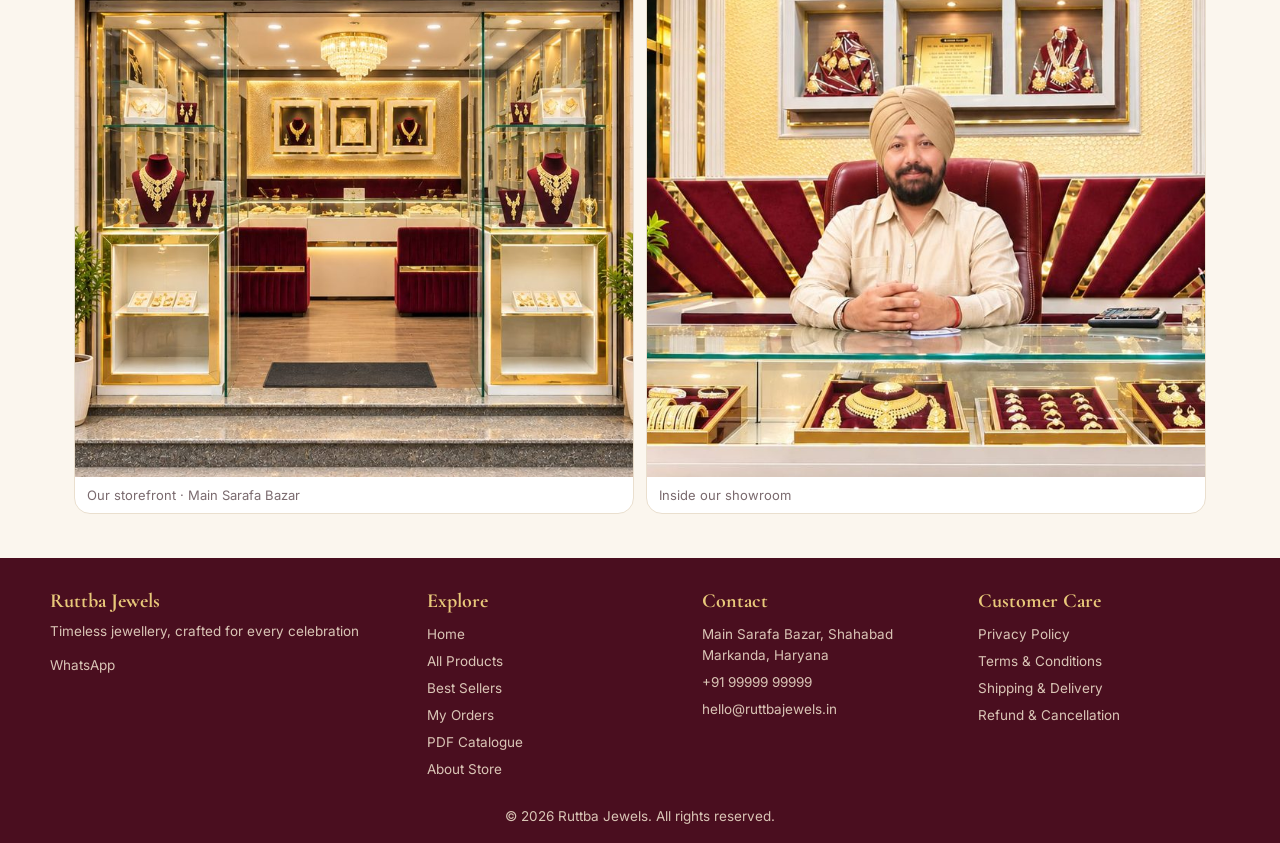
==== commit 57638793: "Add store address (Main Sarafa Bazar, Shahabad Markanda) and storefront/showroom photos" ====
--- a/index.html
+++ b/index.html
@@ -140,6 +140,10 @@
         <p class="muted" data-store="hours"></p>
         <a class="btn btn-gold" data-map href="#">Get directions</a>
       </div>
+      <div class="store-photos">
+        <figure><img src="images/store-front.jpg" alt="Ruttba Jewels storefront, Main Sarafa Bazar, Shahabad Markanda" width="914" height="1000" loading="lazy"><figcaption>Our storefront · Main Sarafa Bazar</figcaption></figure>
+        <figure><img src="images/store-inside.jpg" alt="Inside the Ruttba Jewels showroom" width="1000" height="914" loading="lazy"><figcaption>Inside our showroom</figcaption></figure>
+      </div>
     </section>
   </main>
 
--- a/css/style.css
+++ b/css/style.css
@@ -153,6 +153,10 @@
 .about p { margin: 0 0 12px; }
 .visit { background: var(--paper); border: 1px solid var(--line); border-radius: var(--radius); padding: 18px; }
 .visit h3 { font-size: 22px; margin-bottom: 6px; }
+.store-photos { display: grid; grid-template-columns: 1fr 1fr; gap: 12px; grid-column: 1 / -1; }
+.store-photos figure { margin: 0; border-radius: var(--radius); overflow: hidden; border: 1px solid var(--line); background: var(--paper); }
+.store-photos img { display: block; width: 100%; height: auto; aspect-ratio: 4 / 5; object-fit: cover; }
+.store-photos figcaption { padding: 8px 12px; font-size: 13px; color: var(--muted); }
 
 /* ---------- Footer ---------- */
 .foot { background: var(--maroon); color: #f3e5d0; margin-top: 36px; padding: 32px 16px 16px; }
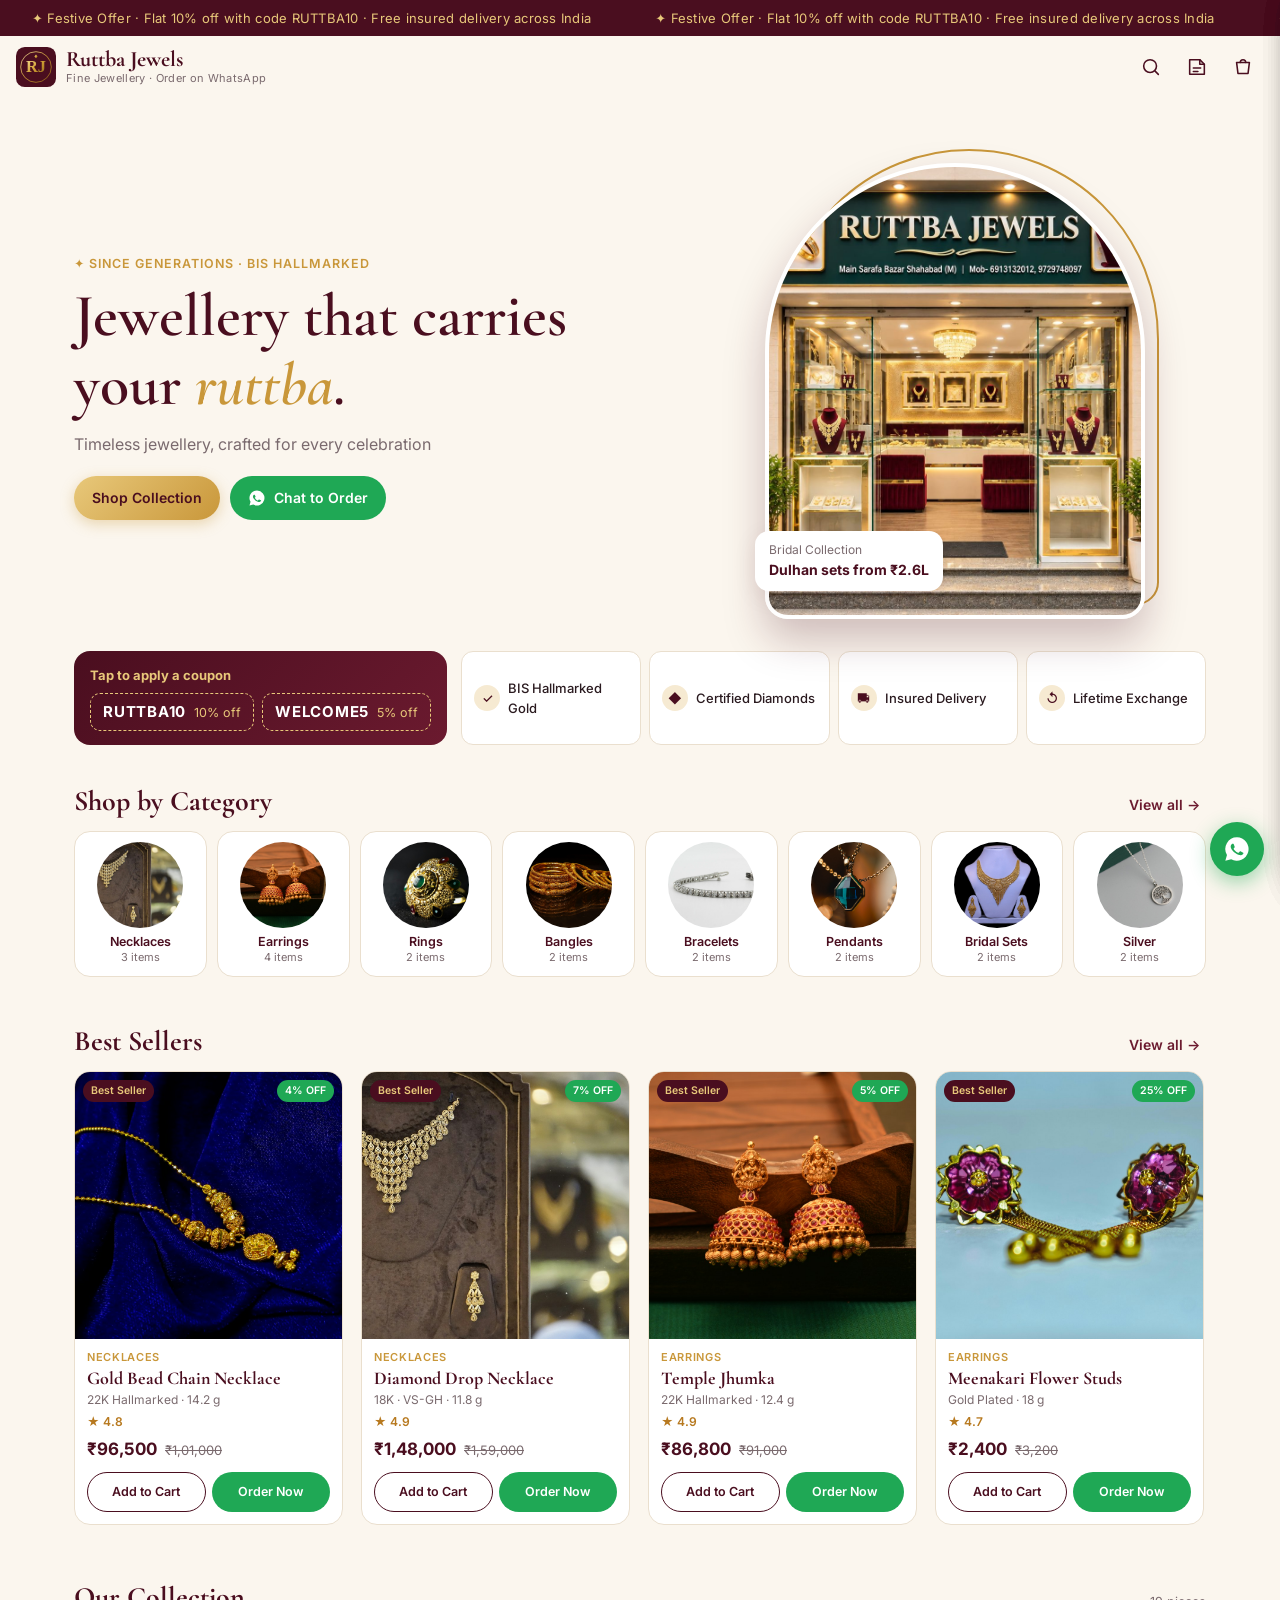
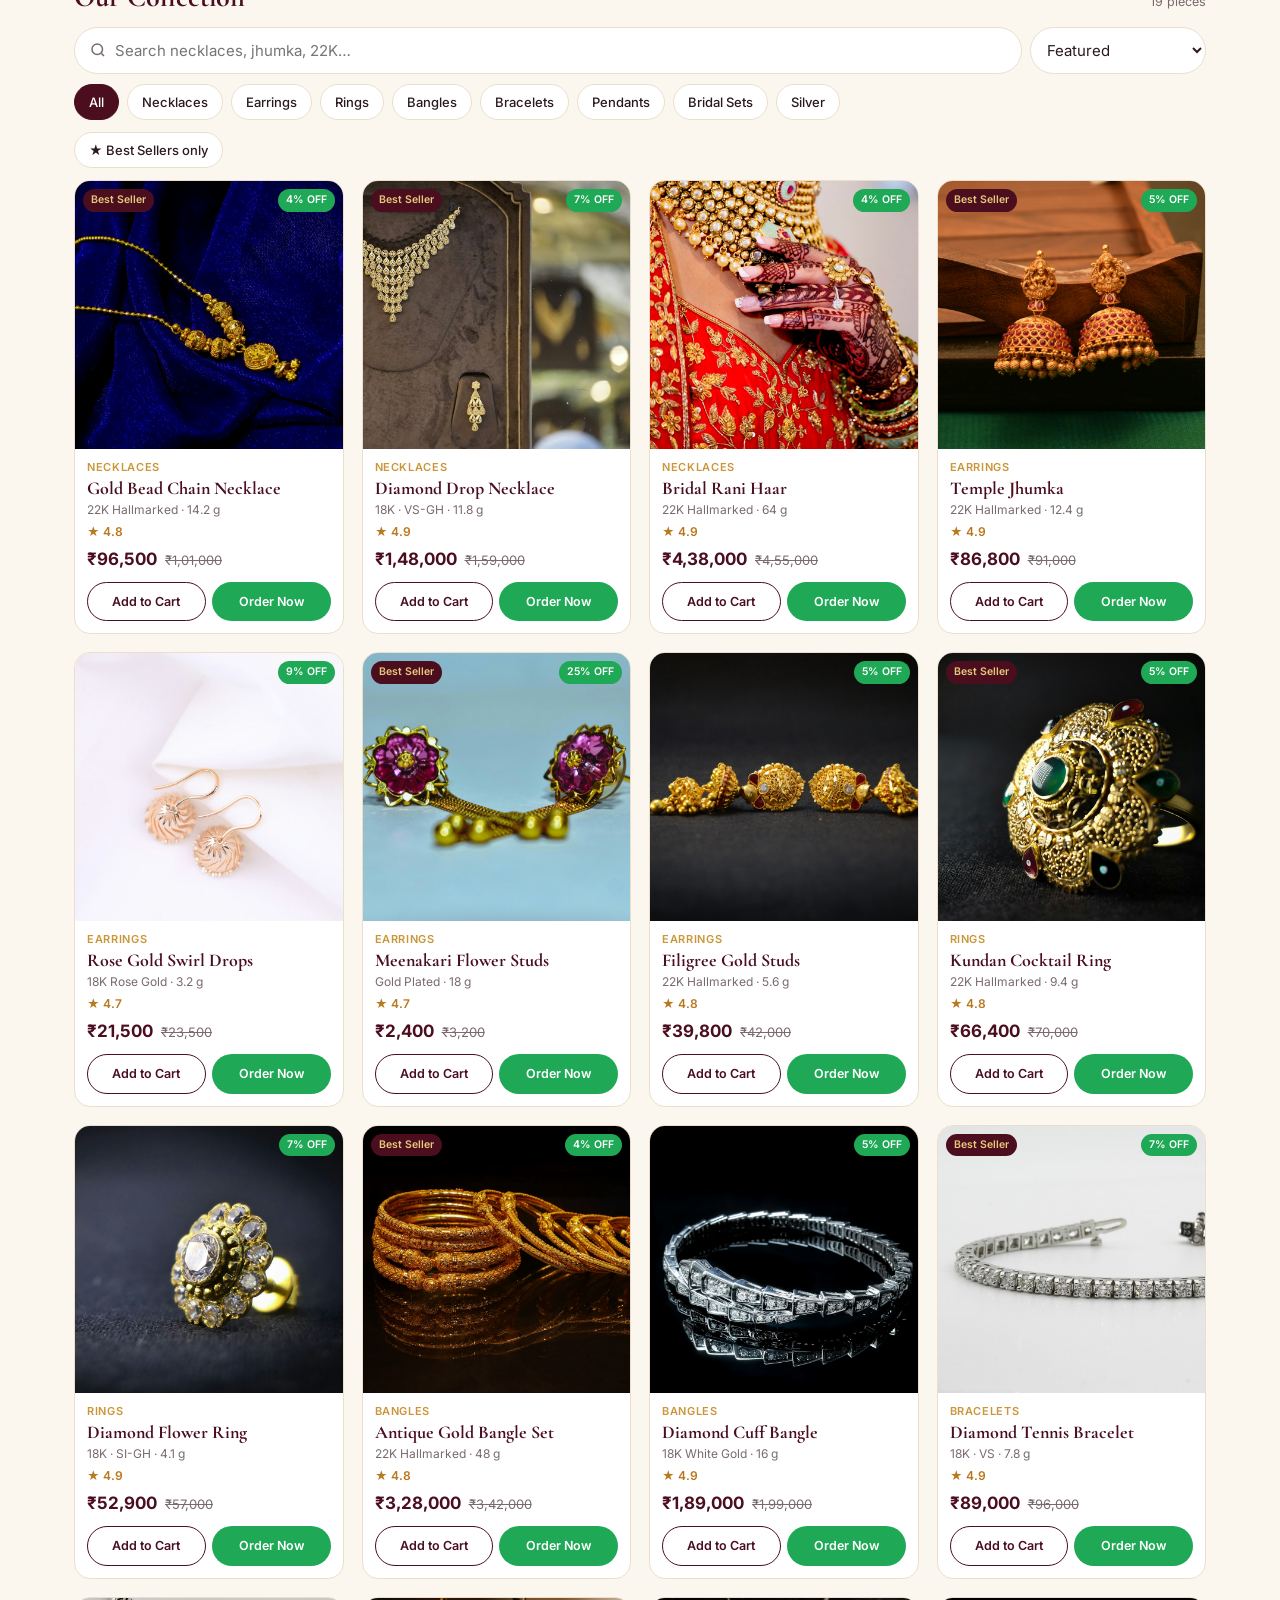
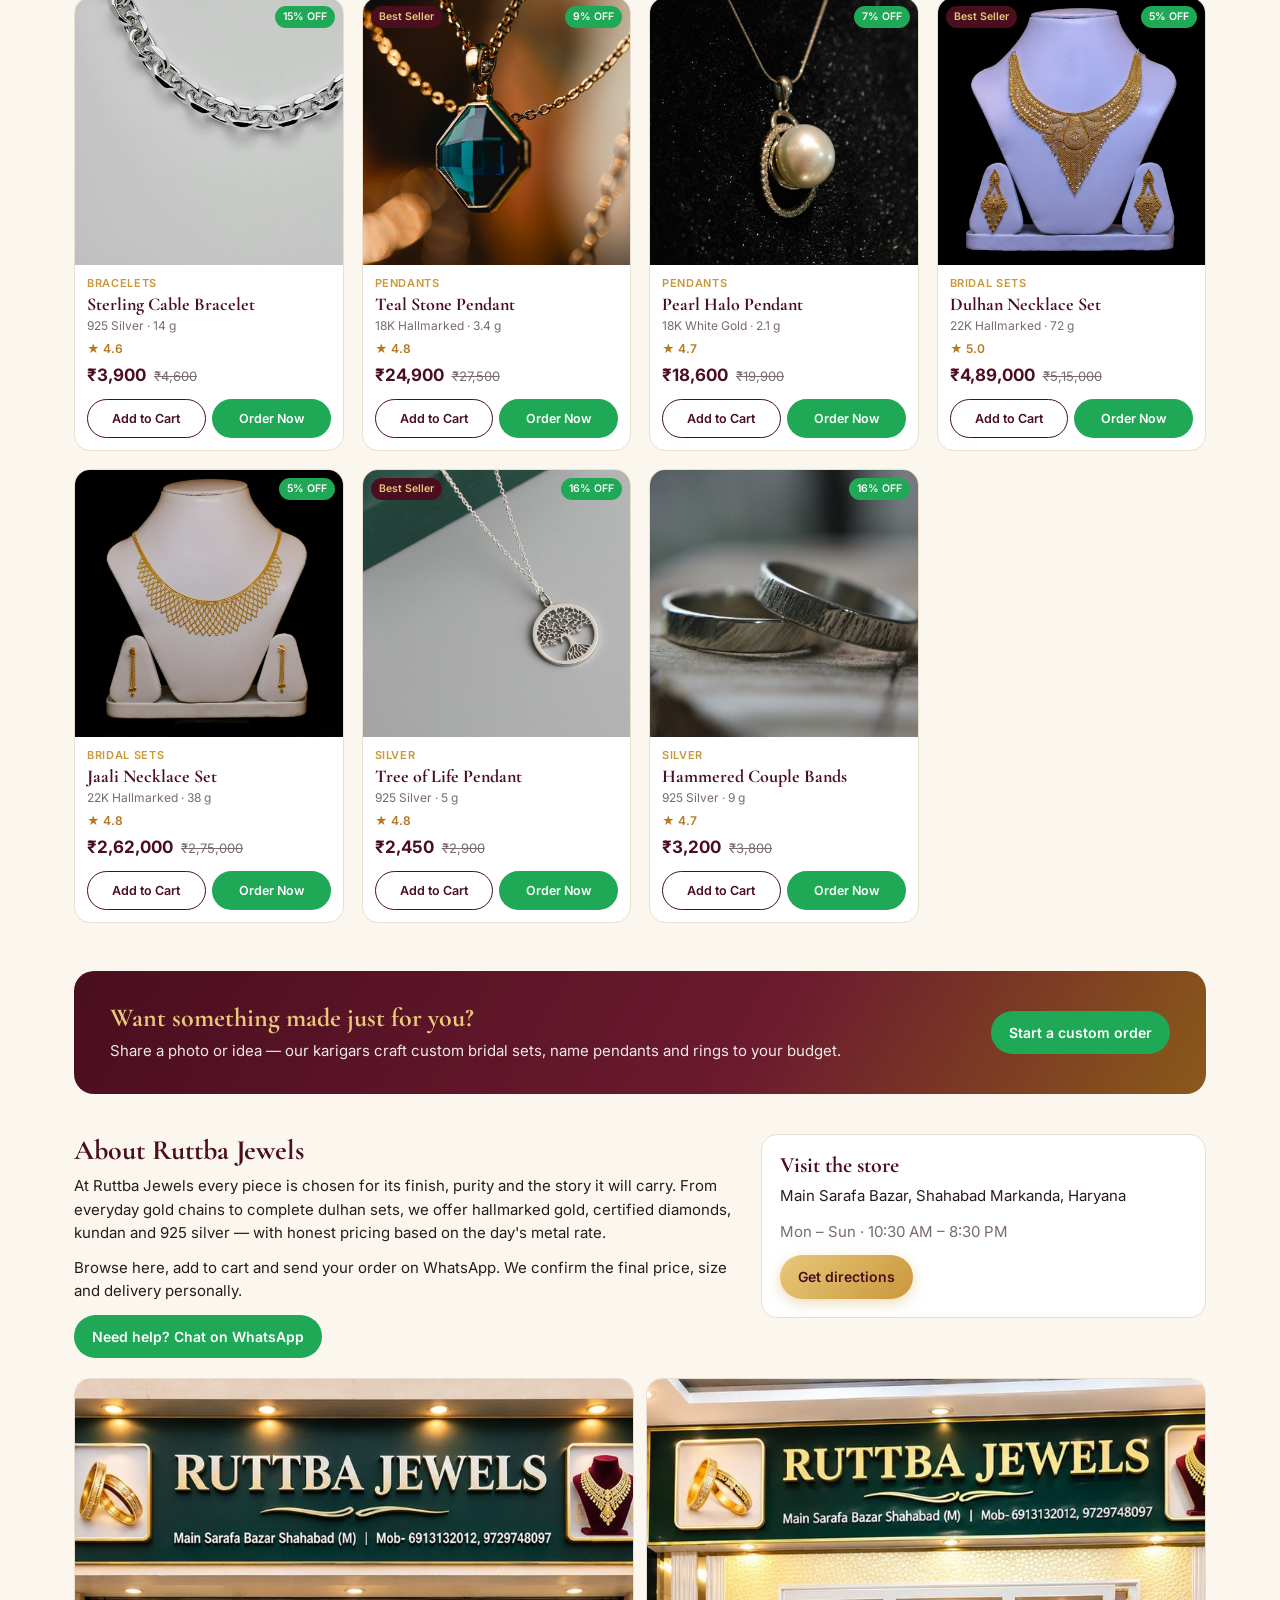
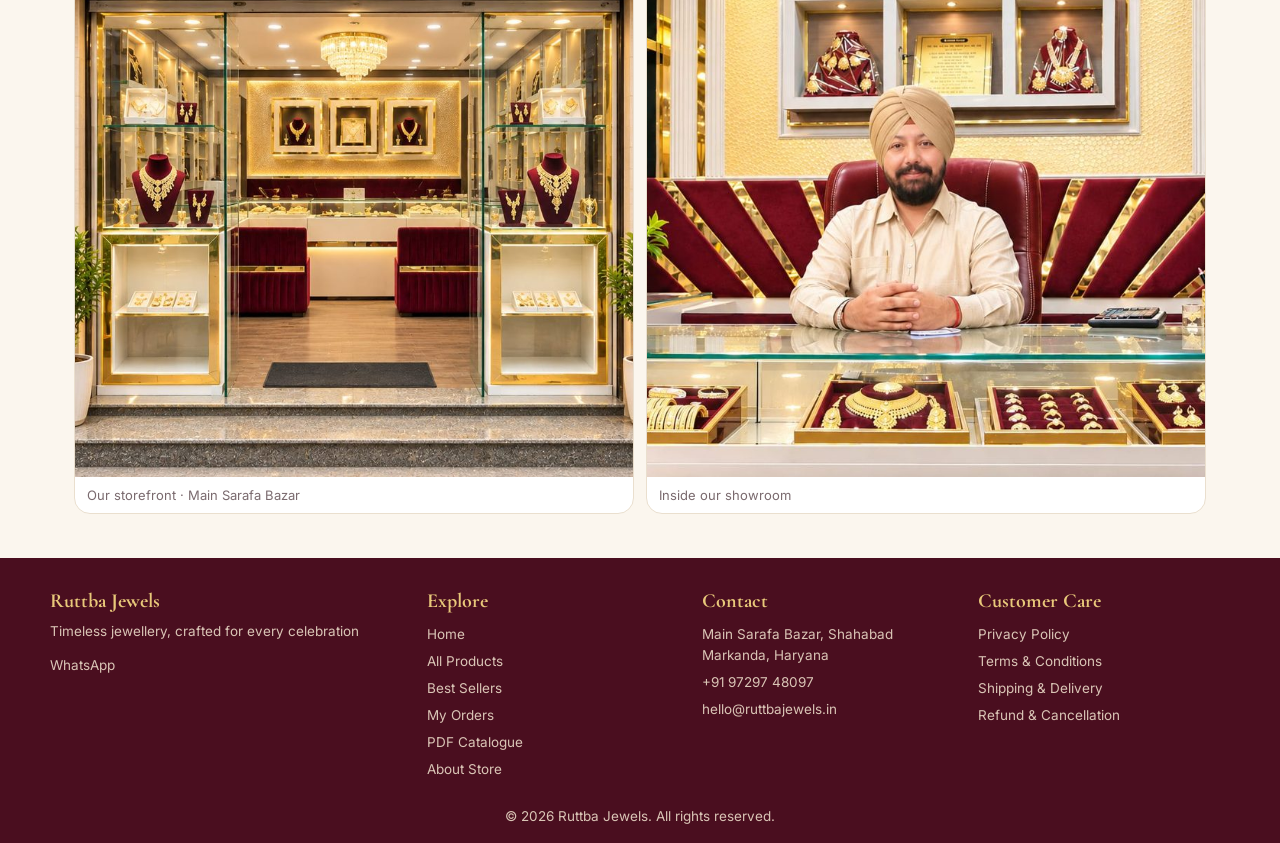
==== commit c5410b8d: "Use storefront photo in hero section Co-Authored-By: Claude Opus 5.5 <noreply@anthropic.com> Claude-" ====
--- a/index.html
+++ b/index.html
@@ -65,7 +65,7 @@
       </div>
       <div class="hero-art" aria-hidden="true">
         <div class="halo"></div>
-        <img class="hero-photo" src="images/hero.jpg" alt="Bride wearing gold bridal jewellery" width="1000" height="1200" fetchpriority="high">
+        <img class="hero-photo" src="images/store-front.jpg" alt="Ruttba Jewels storefront at Main Sarafa Bazar, Shahabad Markanda" width="914" height="1000" fetchpriority="high">
         <span class="hero-tag">Bridal Collection<b>Dulhan sets from ₹2.6L</b></span>
       </div>
     </section>
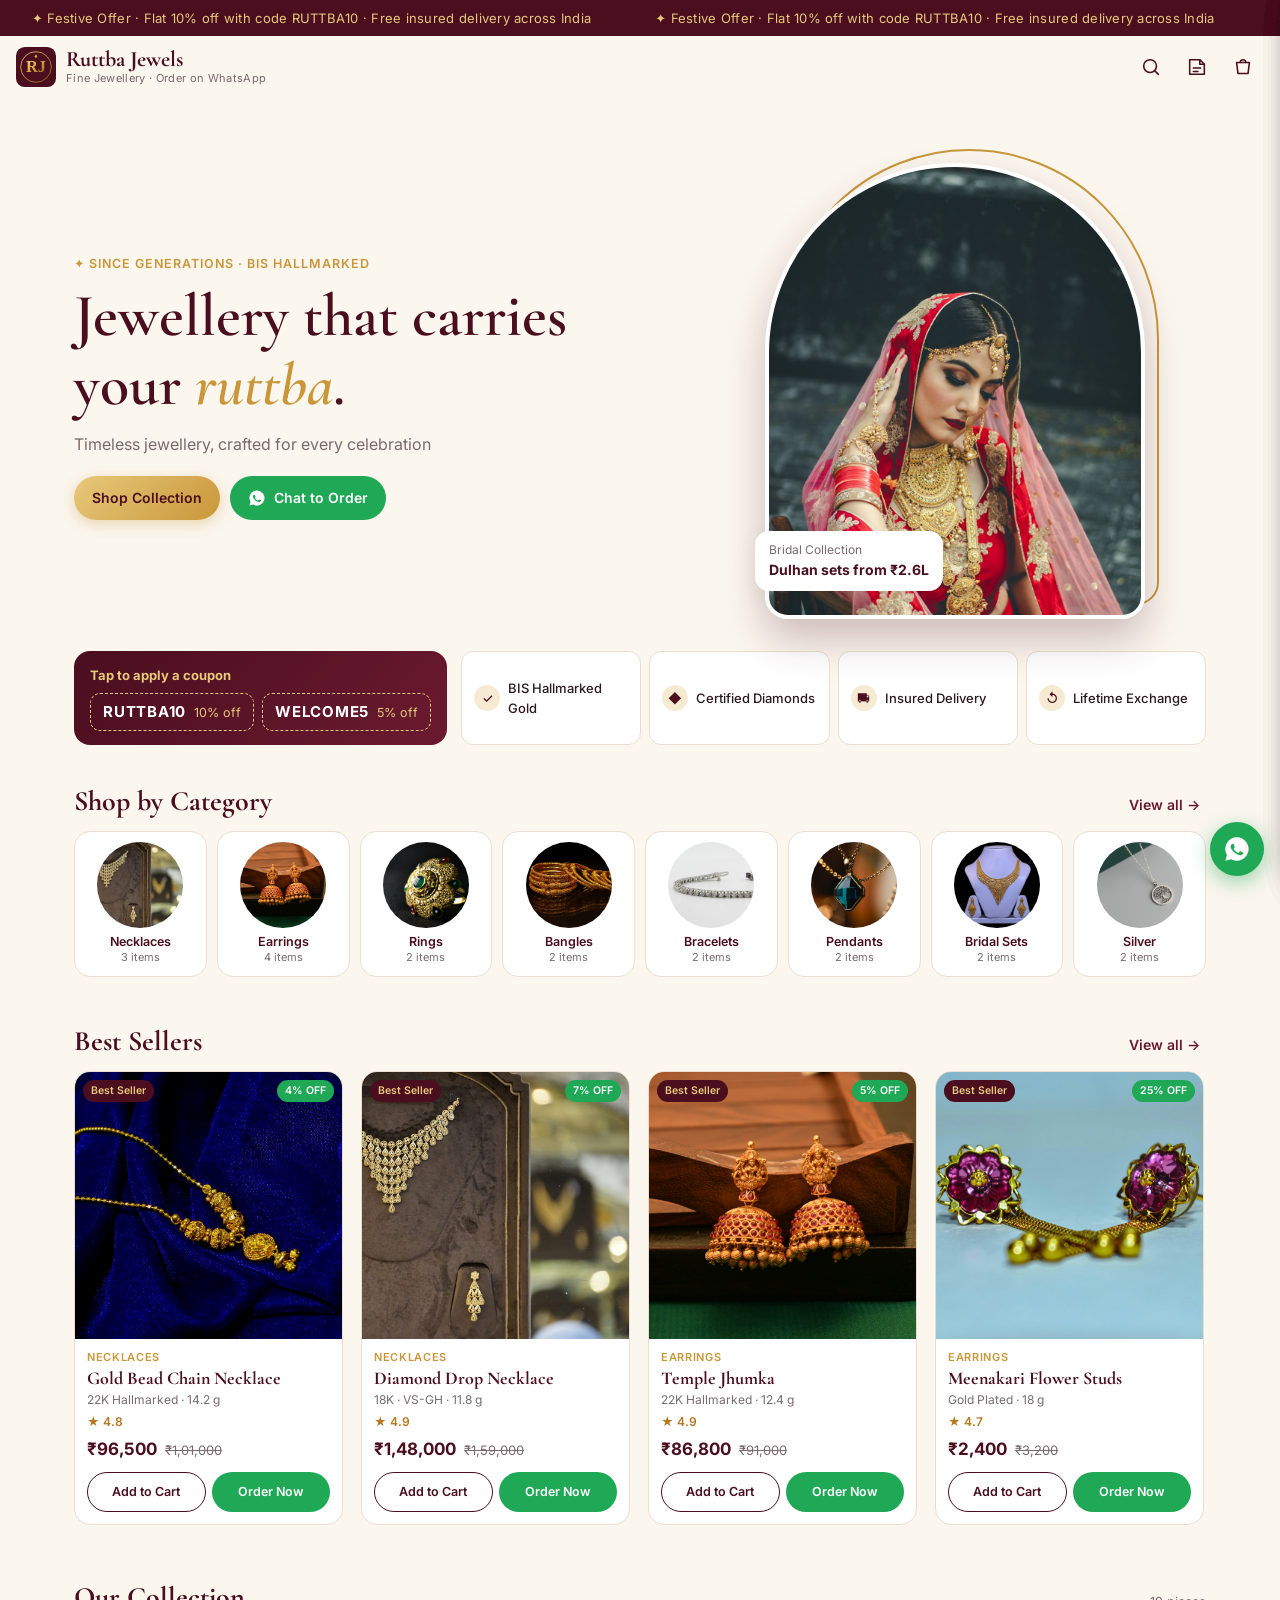
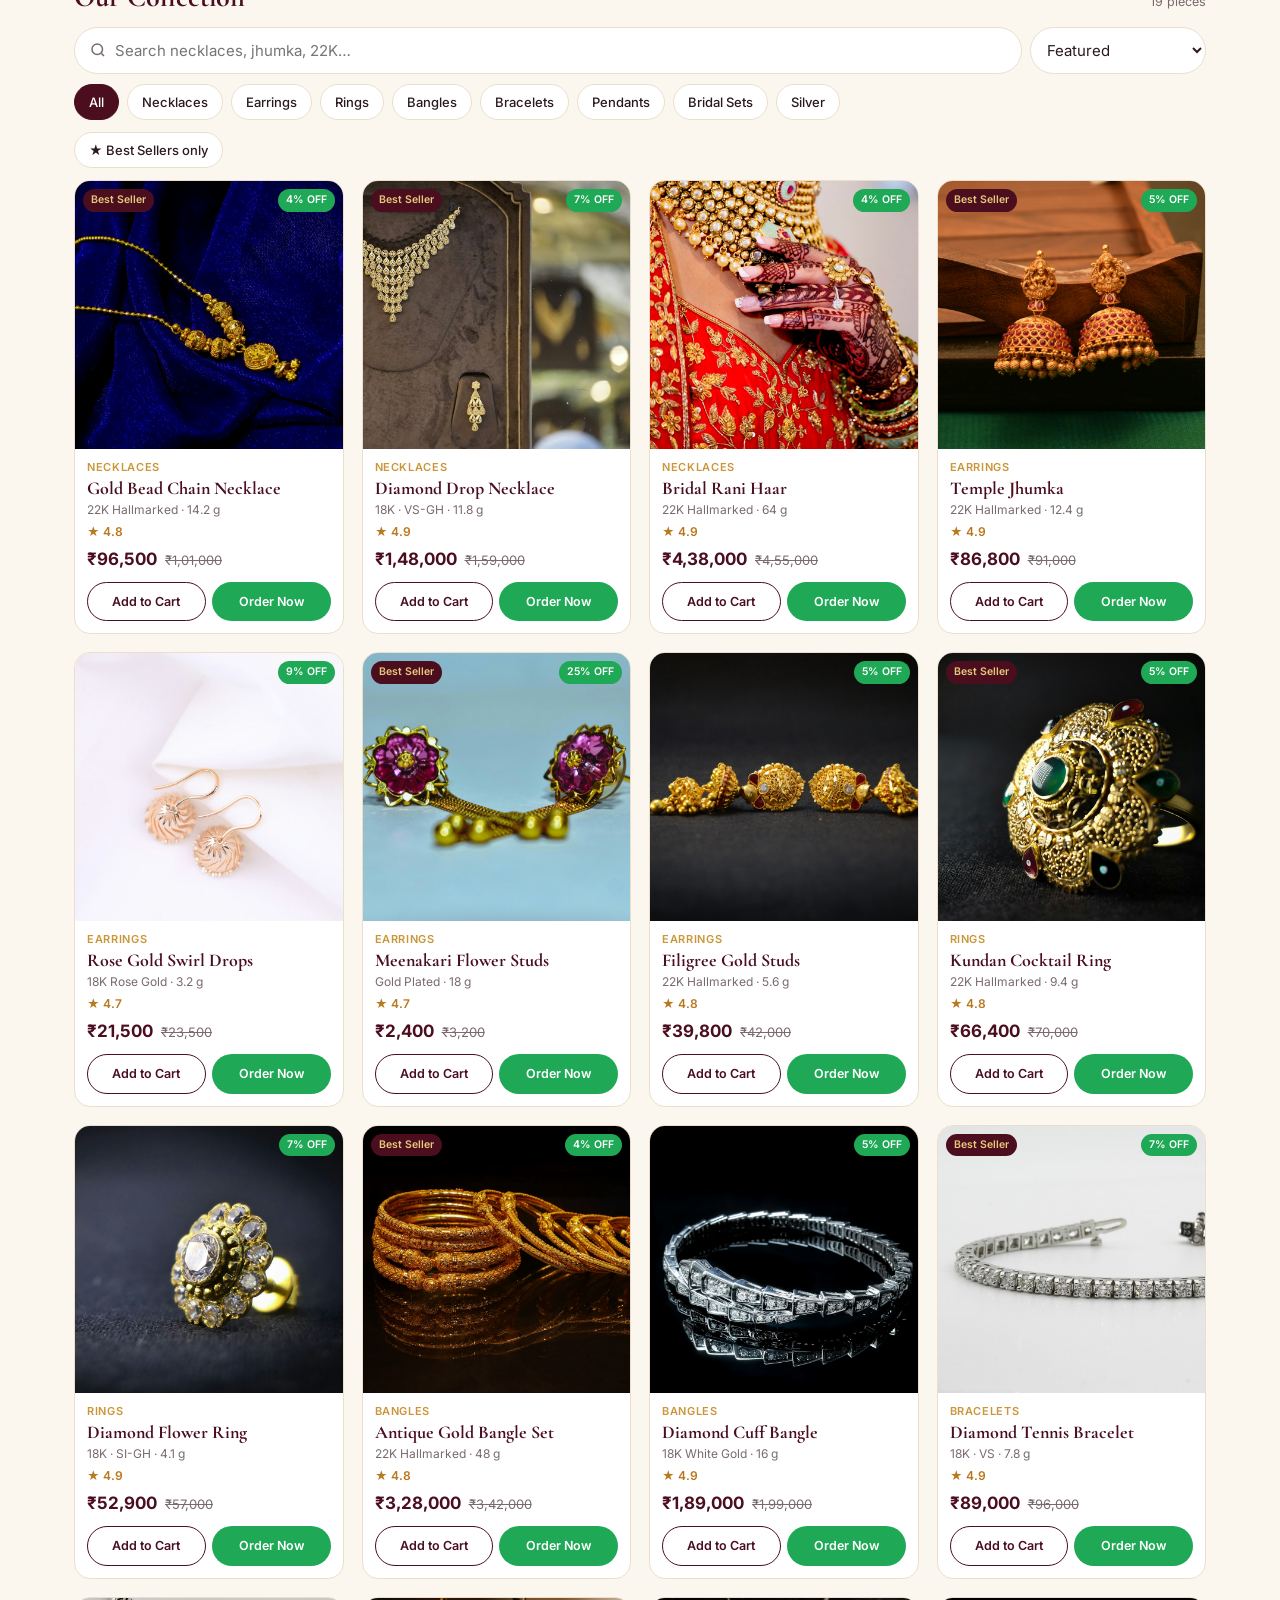
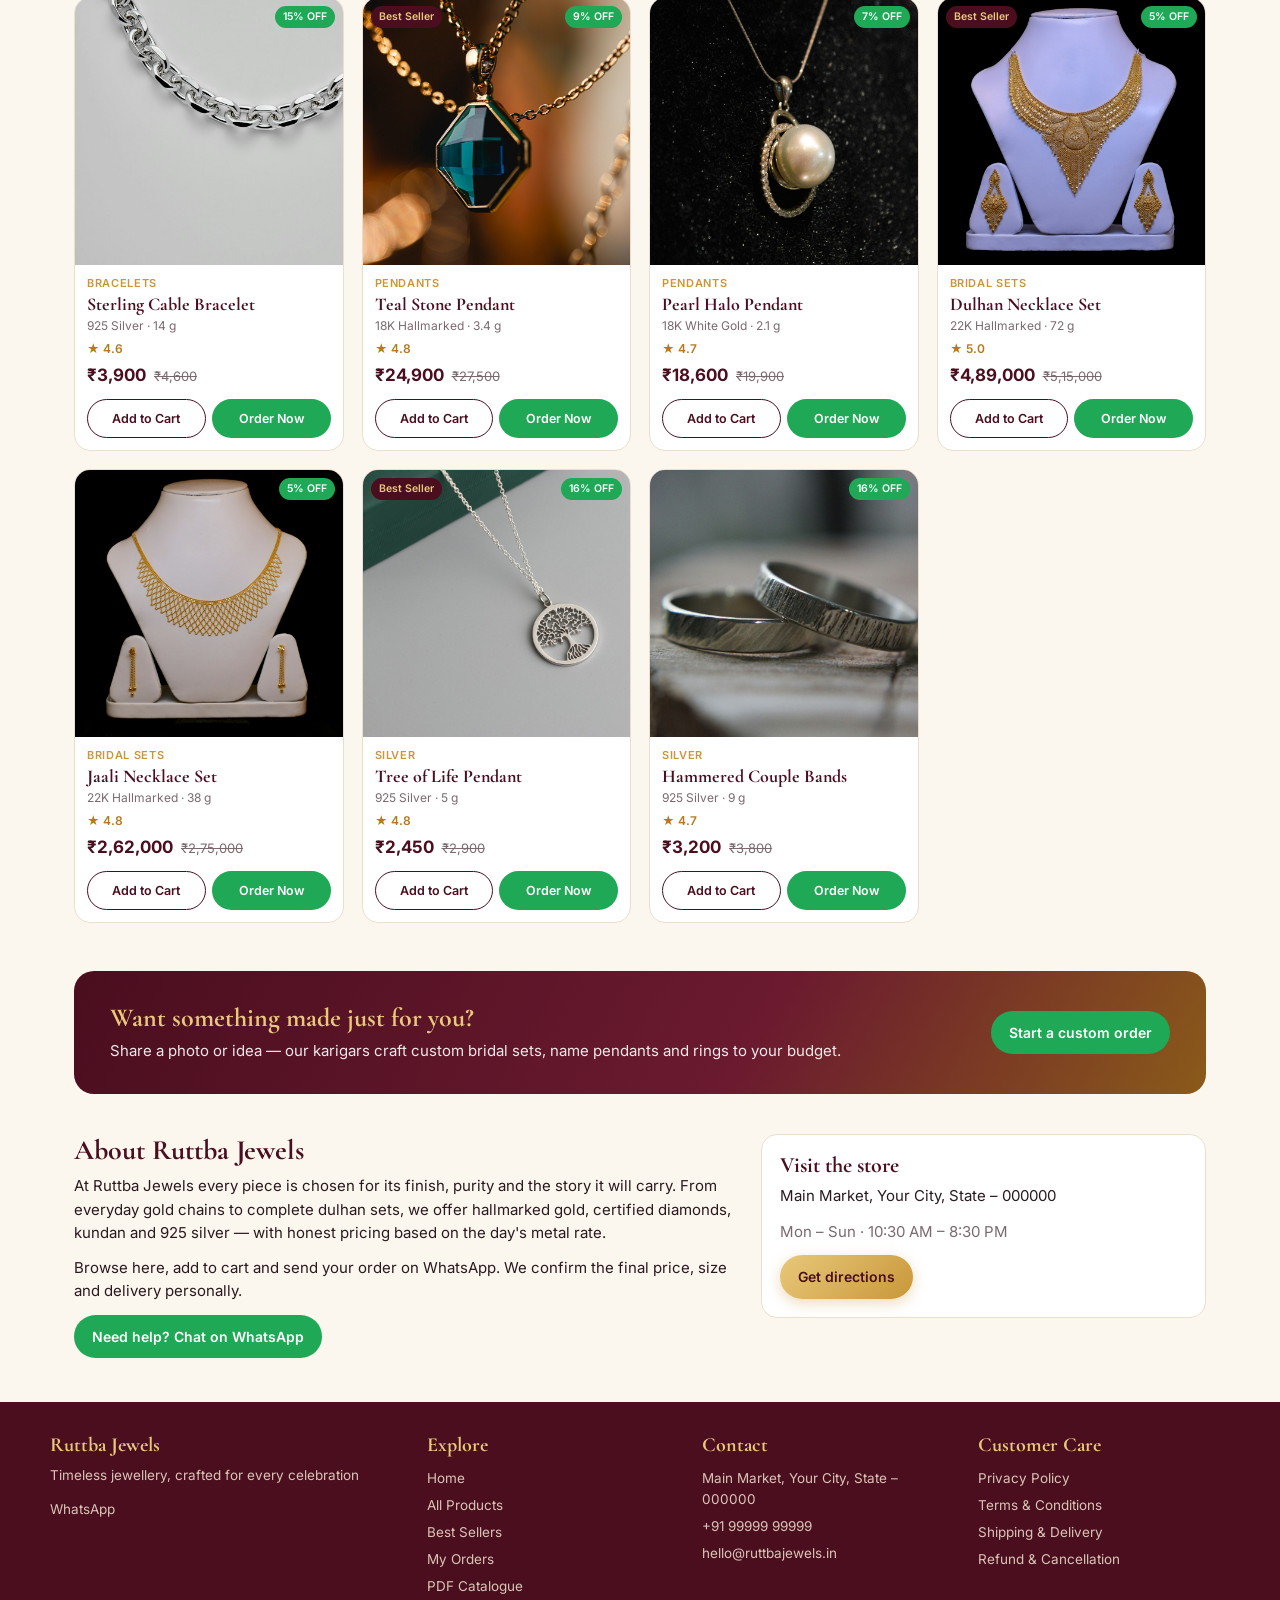
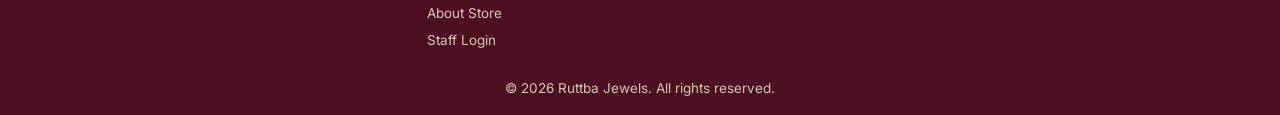
==== commit 136892d9: "Add staff status sharing, owner/staff dashboards and product management - Staff log in with mobile +" ====
--- a/index.html
+++ b/index.html
@@ -28,6 +28,7 @@
 
   <!-- Offer marquee -->
   <div class="offer"><div class="marquee" id="marquee"></div></div>
+  <div class="staff-bar" id="staff-bar" hidden></div>
 
   <header class="top">
     <a href="#" class="brand" data-action="home">
@@ -65,7 +66,7 @@
       </div>
       <div class="hero-art" aria-hidden="true">
         <div class="halo"></div>
-        <img class="hero-photo" src="images/store-front.jpg" alt="Ruttba Jewels storefront at Main Sarafa Bazar, Shahabad Markanda" width="914" height="1000" fetchpriority="high">
+        <img class="hero-photo" src="images/hero.jpg" alt="Bride wearing gold bridal jewellery" width="1000" height="1200" fetchpriority="high">
         <span class="hero-tag">Bridal Collection<b>Dulhan sets from ₹2.6L</b></span>
       </div>
     </section>
@@ -140,10 +141,6 @@
         <p class="muted" data-store="hours"></p>
         <a class="btn btn-gold" data-map href="#">Get directions</a>
       </div>
-      <div class="store-photos">
-        <figure><img src="images/store-front.jpg" alt="Ruttba Jewels storefront, Main Sarafa Bazar, Shahabad Markanda" width="914" height="1000" loading="lazy"><figcaption>Our storefront · Main Sarafa Bazar</figcaption></figure>
-        <figure><img src="images/store-inside.jpg" alt="Inside the Ruttba Jewels showroom" width="1000" height="914" loading="lazy"><figcaption>Inside our showroom</figcaption></figure>
-      </div>
     </section>
   </main>
 
@@ -166,6 +163,7 @@
         <a href="#" data-action="orders">My Orders</a>
         <a href="#" data-action="catalog">PDF Catalogue</a>
         <a href="#about">About Store</a>
+        <a href="staff.html">Staff Login</a>
       </div>
       <div>
         <h4>Contact</h4>
@@ -273,6 +271,7 @@
   <div class="toast" id="toast" role="status"></div>
 
   <script src="js/data.js"></script>
+  <script src="js/referral.js"></script>
   <script src="js/app.js"></script>
 </body>
 </html>
--- a/css/style.css
+++ b/css/style.css
@@ -132,6 +132,18 @@
 .price em { color: var(--wa); font-style: normal; font-weight: 600; font-size: 13px; }
 .card-actions { display: grid; grid-template-columns: 1fr 1fr; gap: 6px; margin-top: 10px; }
 .card-actions .btn { padding: 9px 6px; font-size: 12.5px; }
+.card-actions .btn-share { grid-column: 1 / -1; }
+.btn-share { background: var(--maroon); color: var(--gold-2); }
+.btn-share:hover { background: var(--maroon-2); }
+.btn-share svg { width: 15px; height: 15px; fill: none; stroke: currentColor; stroke-width: 2; stroke-linecap: round; }
+.staff-tools { display: flex; flex-wrap: wrap; gap: 8px; margin: 12px 0 4px; padding: 12px; border-radius: 14px; background: #f3e4c4; }
+.staff-tools .btn-share { flex: 1 1 100%; }
+.staff-tools .btn-ghost { flex: 1; background: var(--paper); }
+
+/* ---------- Staff sharing bar ---------- */
+.staff-bar { display: flex; flex-wrap: wrap; align-items: center; gap: 6px 14px; padding: 8px 16px; background: #f3e4c4; color: var(--maroon); font-size: 13px; border-bottom: 1px solid var(--line); }
+.staff-bar span { flex: 1 1 220px; }
+.staff-bar a, .staff-bar button { font-weight: 600; text-decoration: underline; text-underline-offset: 3px; font-size: 13px; color: var(--maroon); }
 
 .toolbar { display: flex; gap: 8px; margin-bottom: 10px; }
 .search { flex: 1; display: flex; align-items: center; gap: 8px; background: var(--paper); border: 1px solid var(--line); border-radius: 999px; padding: 0 14px; }
@@ -153,10 +165,6 @@
 .about p { margin: 0 0 12px; }
 .visit { background: var(--paper); border: 1px solid var(--line); border-radius: var(--radius); padding: 18px; }
 .visit h3 { font-size: 22px; margin-bottom: 6px; }
-.store-photos { display: grid; grid-template-columns: 1fr 1fr; gap: 12px; grid-column: 1 / -1; }
-.store-photos figure { margin: 0; border-radius: var(--radius); overflow: hidden; border: 1px solid var(--line); background: var(--paper); }
-.store-photos img { display: block; width: 100%; height: auto; aspect-ratio: 4 / 5; object-fit: cover; }
-.store-photos figcaption { padding: 8px 12px; font-size: 13px; color: var(--muted); }
 
 /* ---------- Footer ---------- */
 .foot { background: var(--maroon); color: #f3e5d0; margin-top: 36px; padding: 32px 16px 16px; }
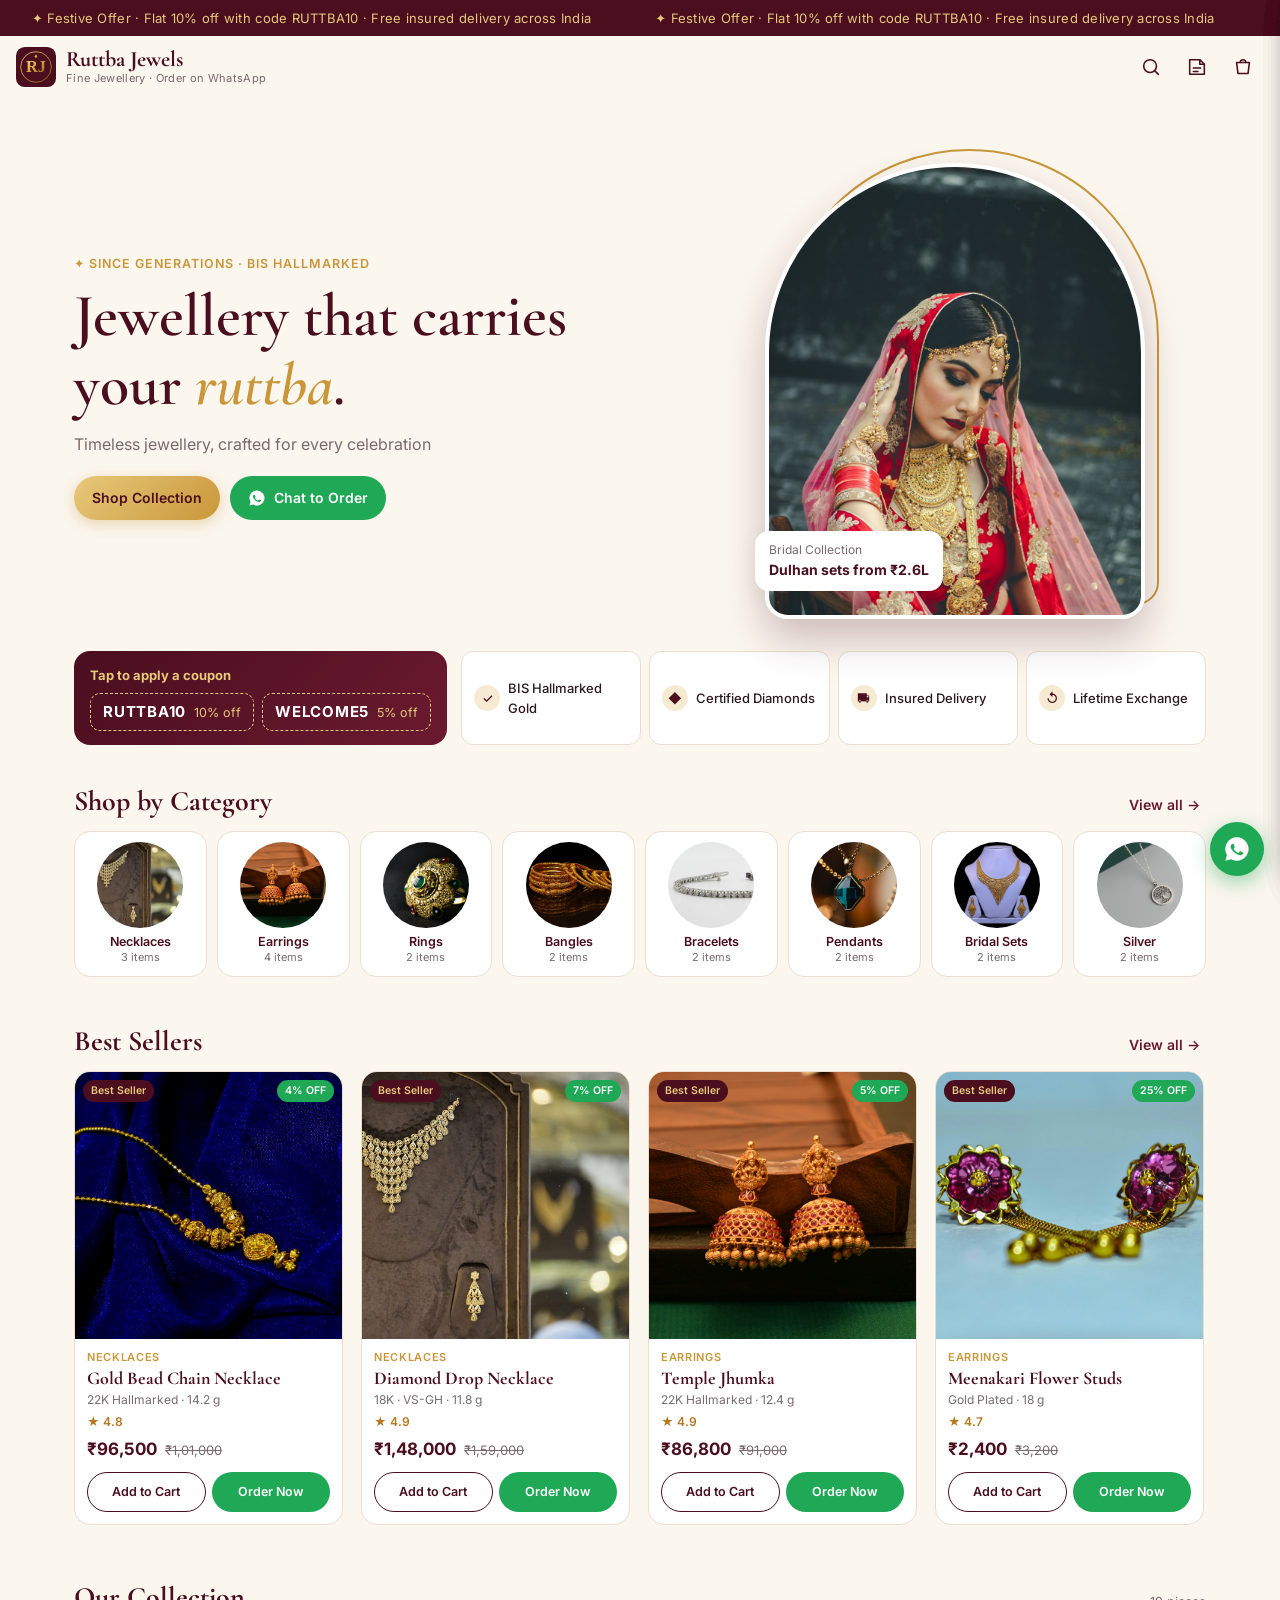
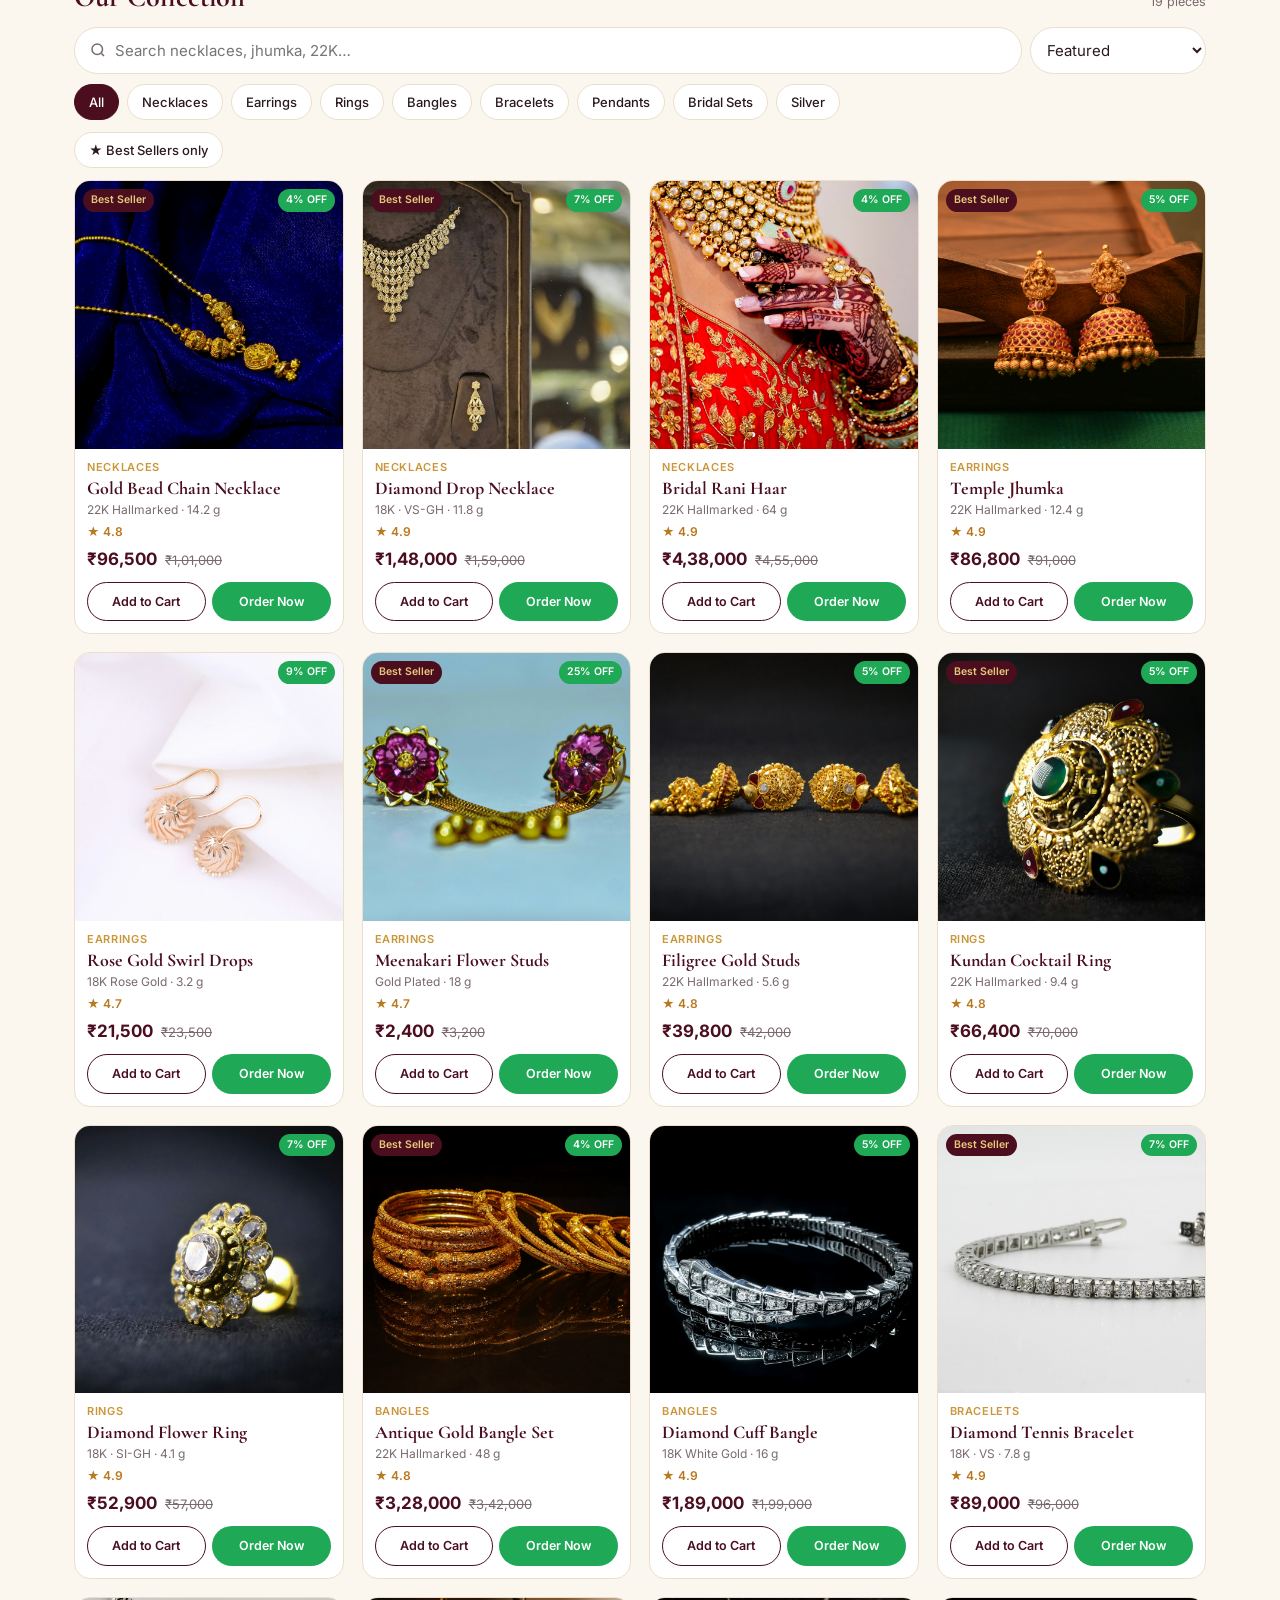
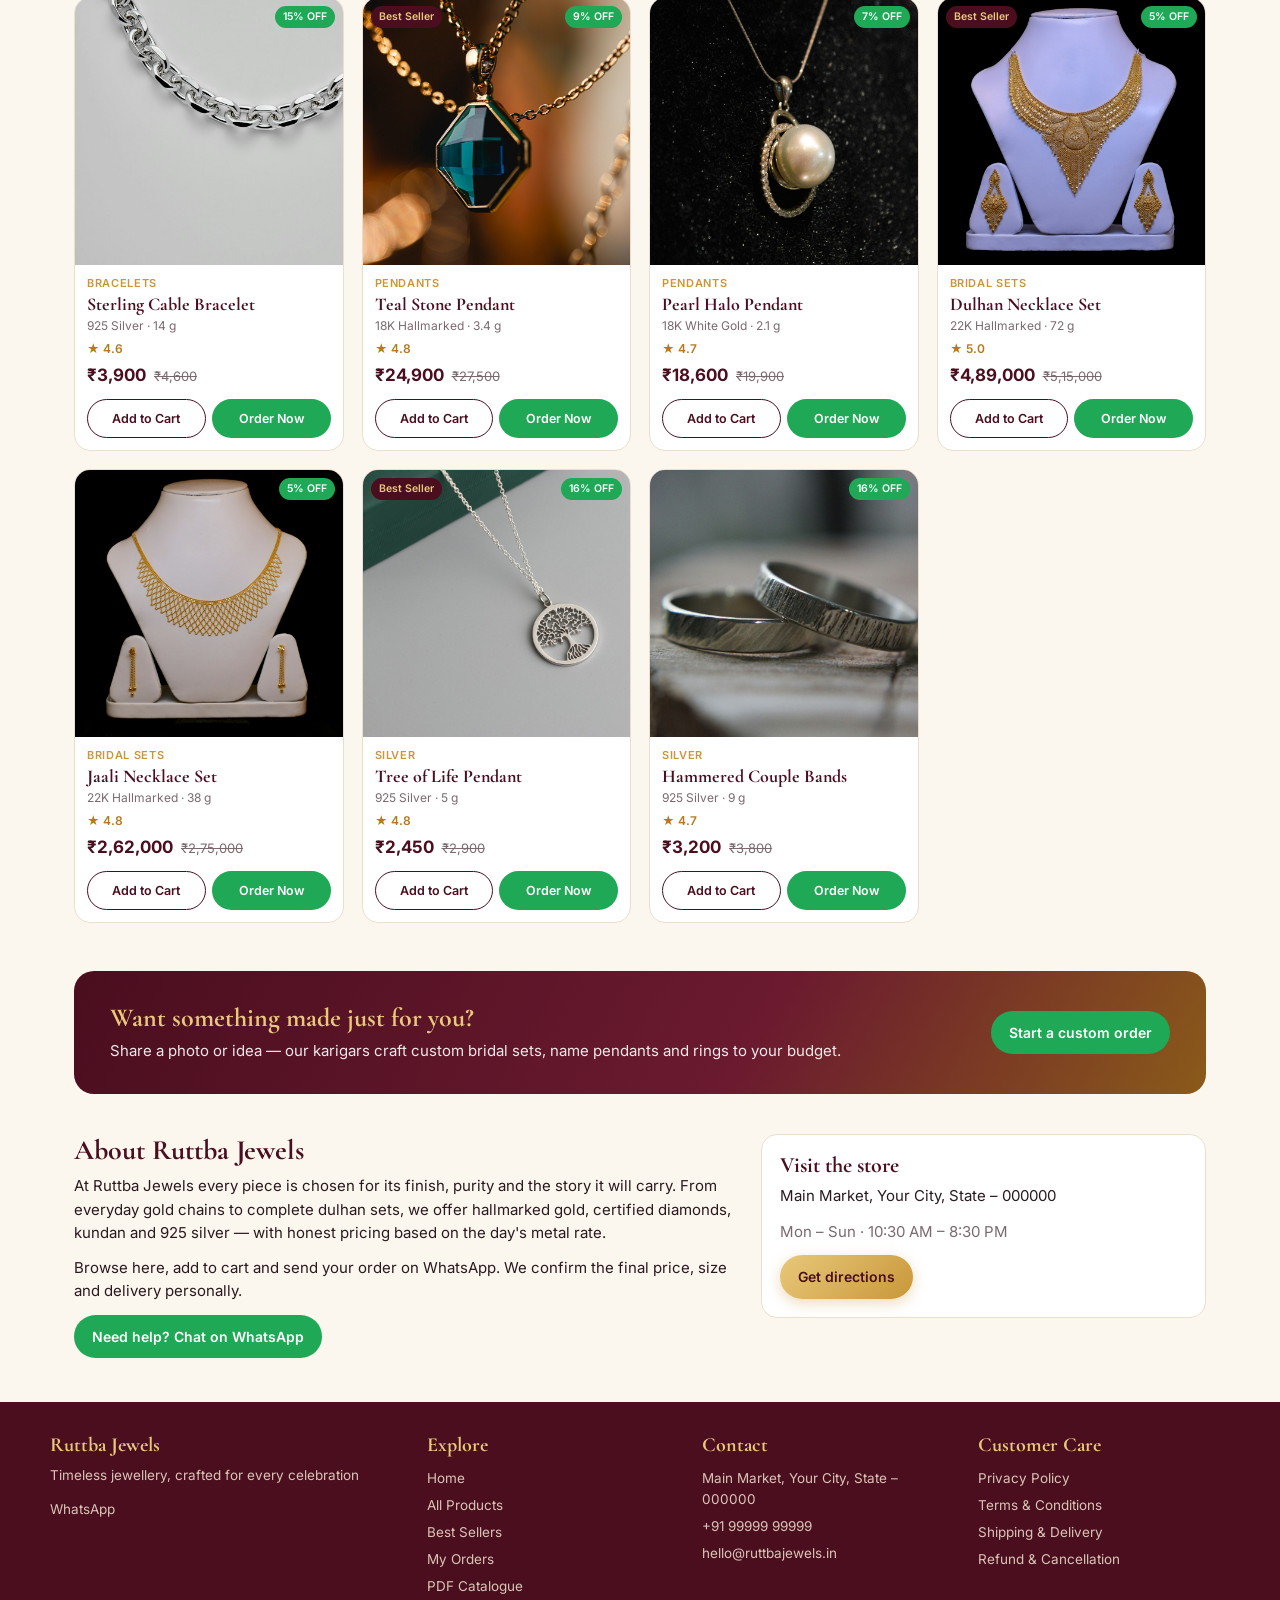
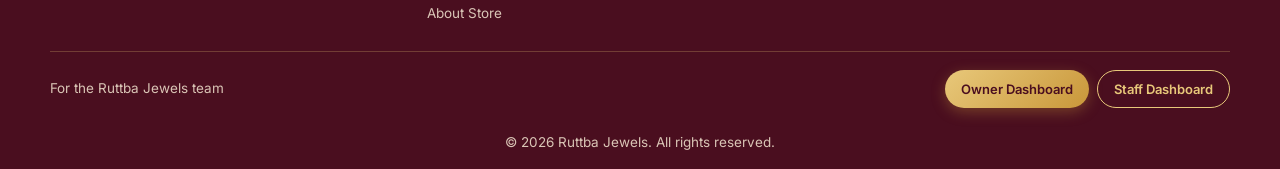
==== commit 11a90f3d: "Add Owner and Staff dashboard buttons to the home page footer Co-Authored-By: Claude Opus 5.5 <norep" ====
--- a/index.html
+++ b/index.html
@@ -163,7 +163,6 @@
         <a href="#" data-action="orders">My Orders</a>
         <a href="#" data-action="catalog">PDF Catalogue</a>
         <a href="#about">About Store</a>
-        <a href="staff.html">Staff Login</a>
       </div>
       <div>
         <h4>Contact</h4>
@@ -177,6 +176,13 @@
         <a href="#" data-policy="terms">Terms &amp; Conditions</a>
         <a href="#" data-policy="shipping">Shipping &amp; Delivery</a>
         <a href="#" data-policy="refund">Refund &amp; Cancellation</a>
+      </div>
+    </div>
+    <div class="team">
+      <span>For the <span data-store="name">Ruttba Jewels</span> team</span>
+      <div class="team-btns">
+        <a class="btn btn-gold sm" href="admin.html">Owner Dashboard</a>
+        <a class="btn btn-team sm" href="staff.html">Staff Dashboard</a>
       </div>
     </div>
     <p class="copy">© <span id="year"></span> <span data-store="name">Ruttba Jewels</span>. All rights reserved.</p>
--- a/css/style.css
+++ b/css/style.css
@@ -174,6 +174,12 @@
 .foot a:hover { opacity: 1; color: var(--gold-2); }
 .foot p { font-size: 13.5px; opacity: .85; margin: 0 0 10px; }
 .social { display: flex; gap: 14px; flex-wrap: wrap; }
+.team { max-width: 1180px; margin: 24px auto 0; padding-top: 18px; border-top: 1px solid rgba(232, 200, 122, .25); display: flex; flex-wrap: wrap; align-items: center; justify-content: space-between; gap: 10px 16px; font-size: 13.5px; }
+.team > span { opacity: .85; }
+.team-btns { display: flex; flex-wrap: wrap; gap: 8px; }
+.foot .team-btns .btn { display: inline-flex; opacity: 1; padding: 8px 16px; }
+.btn-team { border: 1.5px solid var(--gold-2); color: var(--gold-2); }
+.foot .btn-team:hover { background: var(--gold-2); color: var(--maroon); }
 .copy { text-align: center; font-size: 12px; opacity: .6; margin: 24px 0 0 !important; }
 
 /* ---------- Floating WA & bottom nav ---------- */
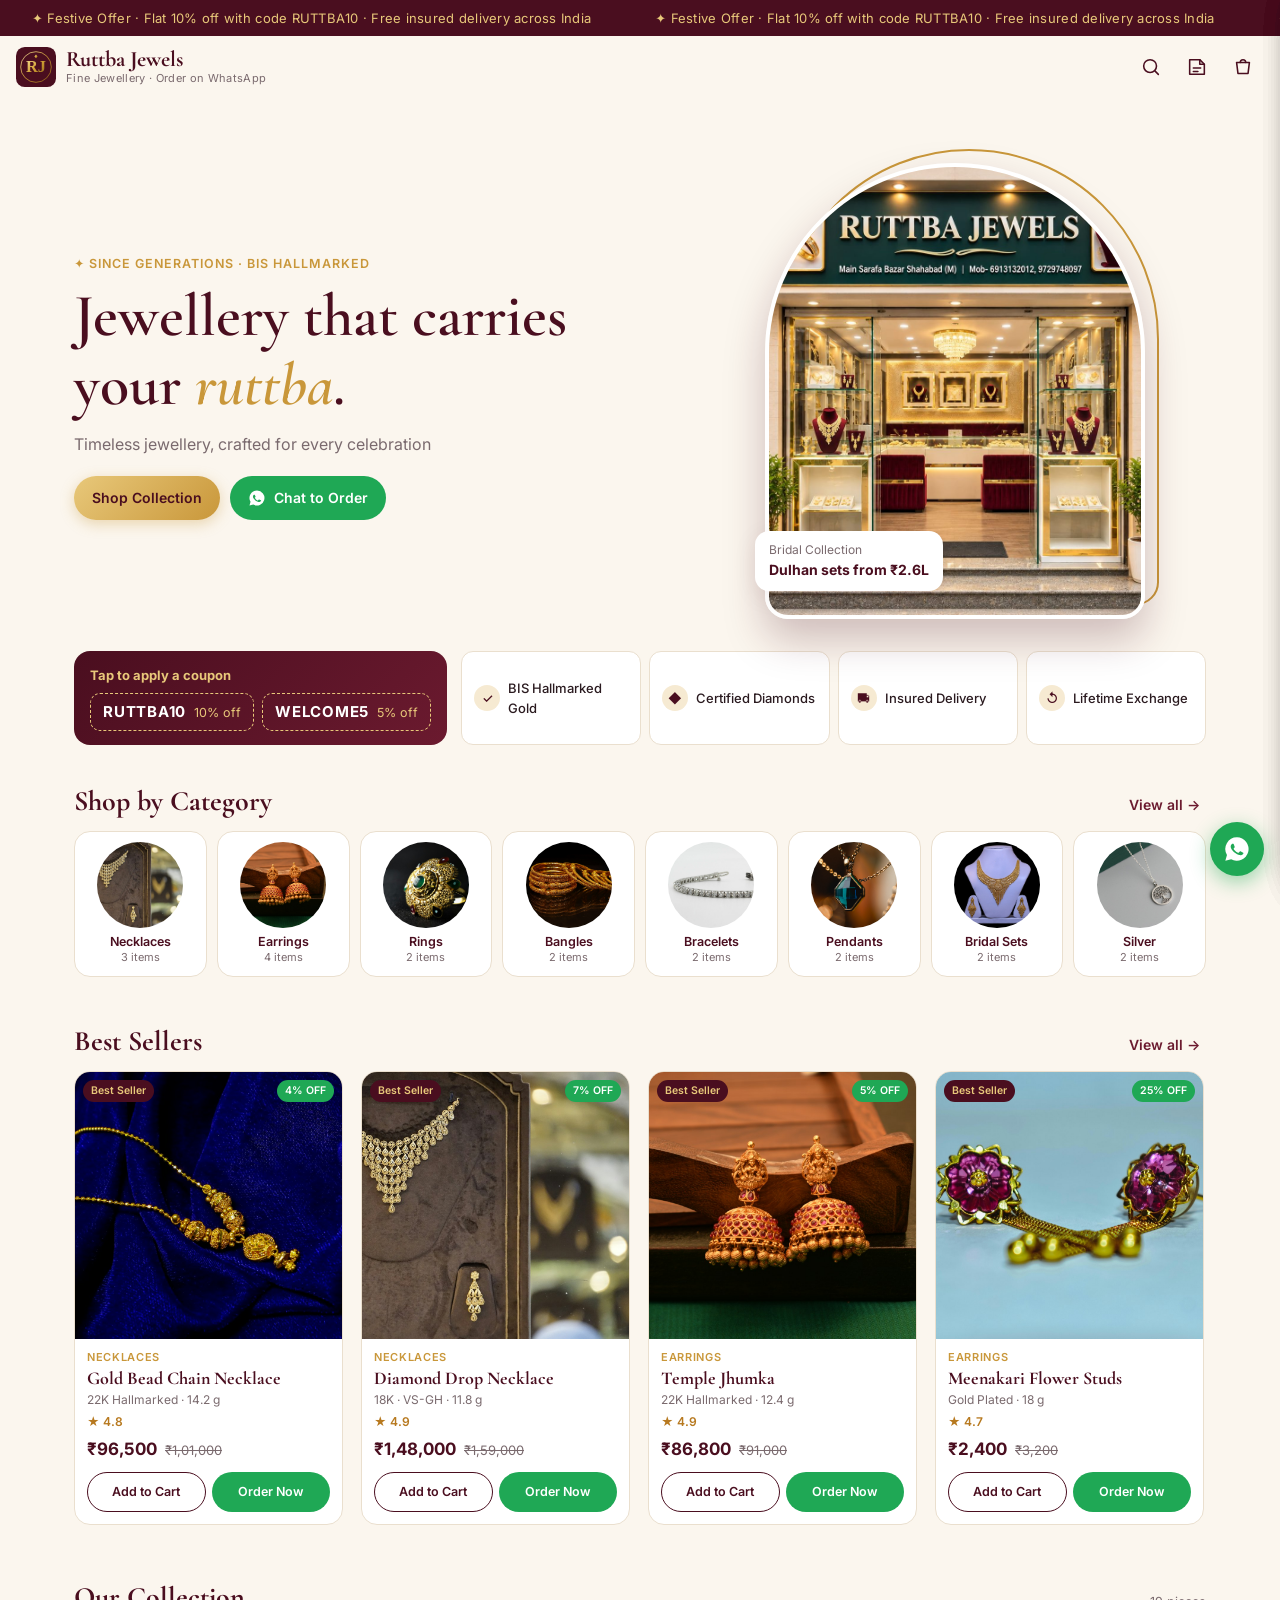
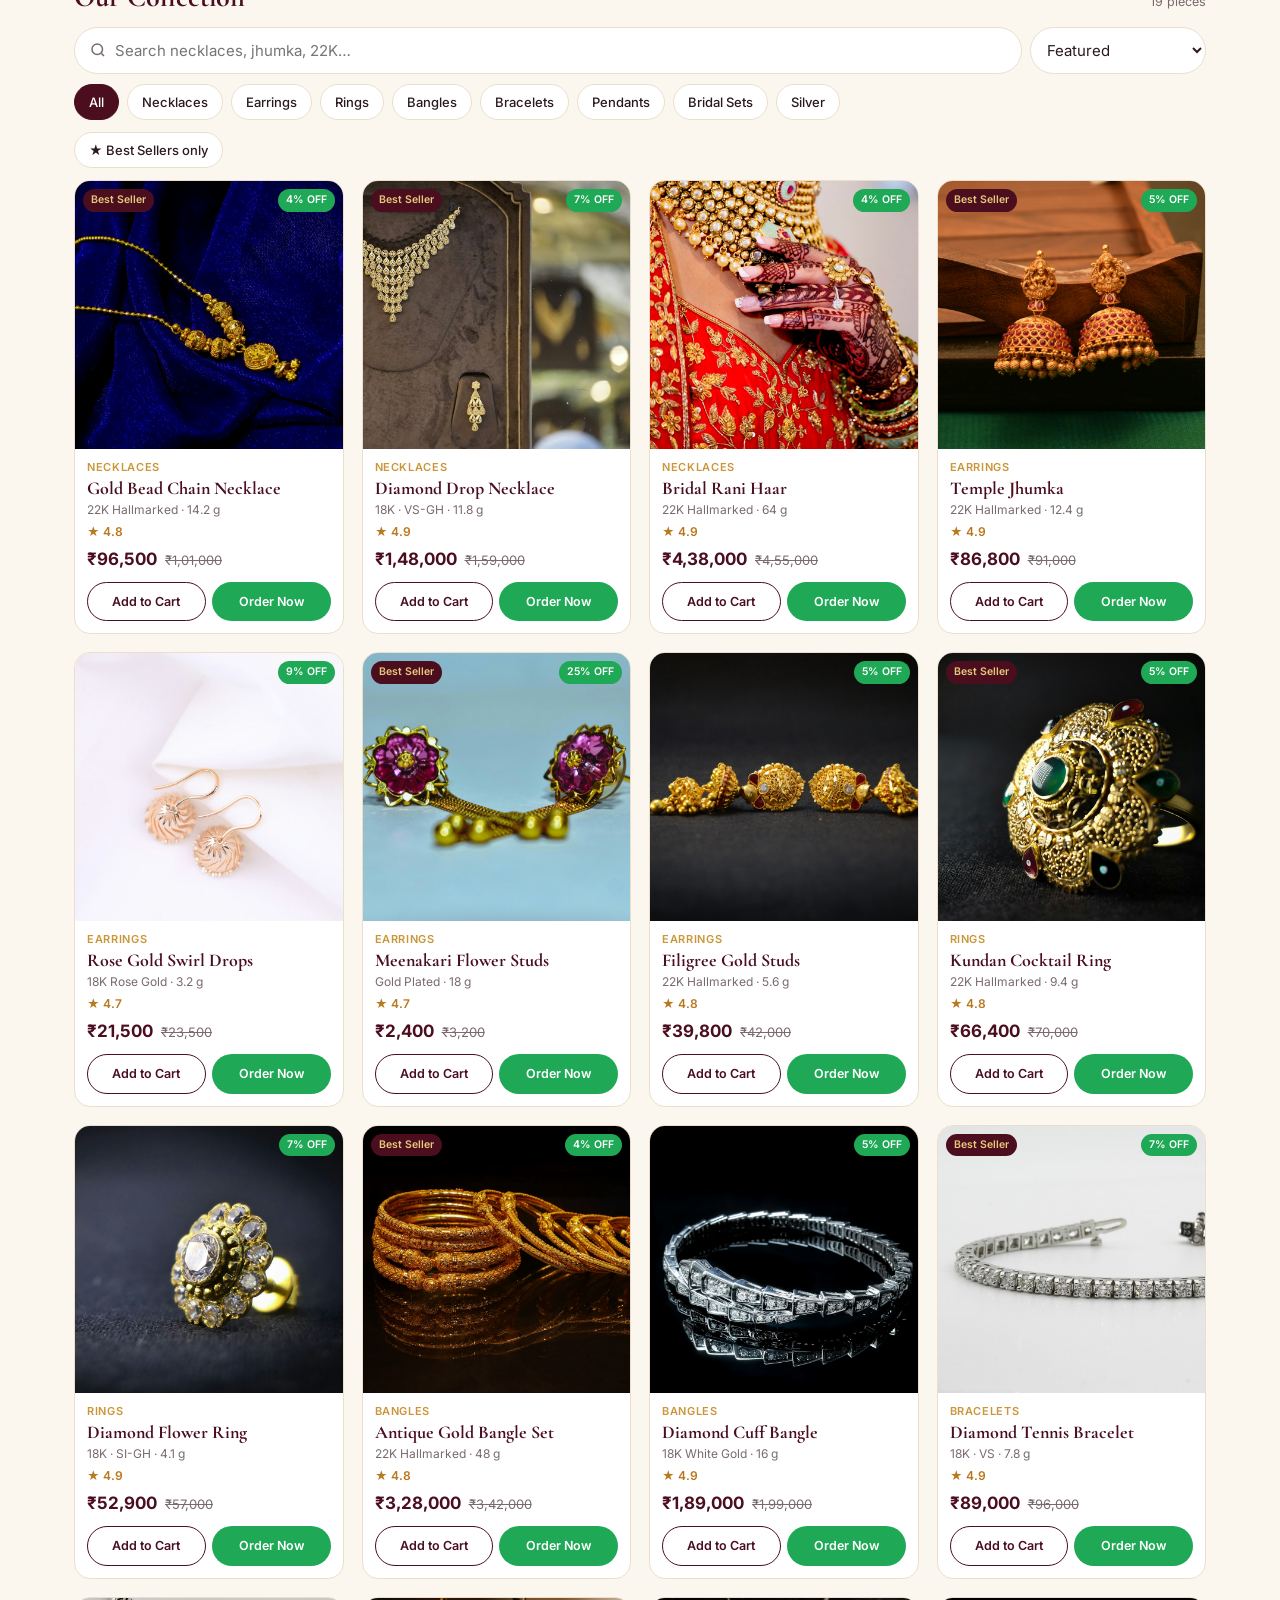
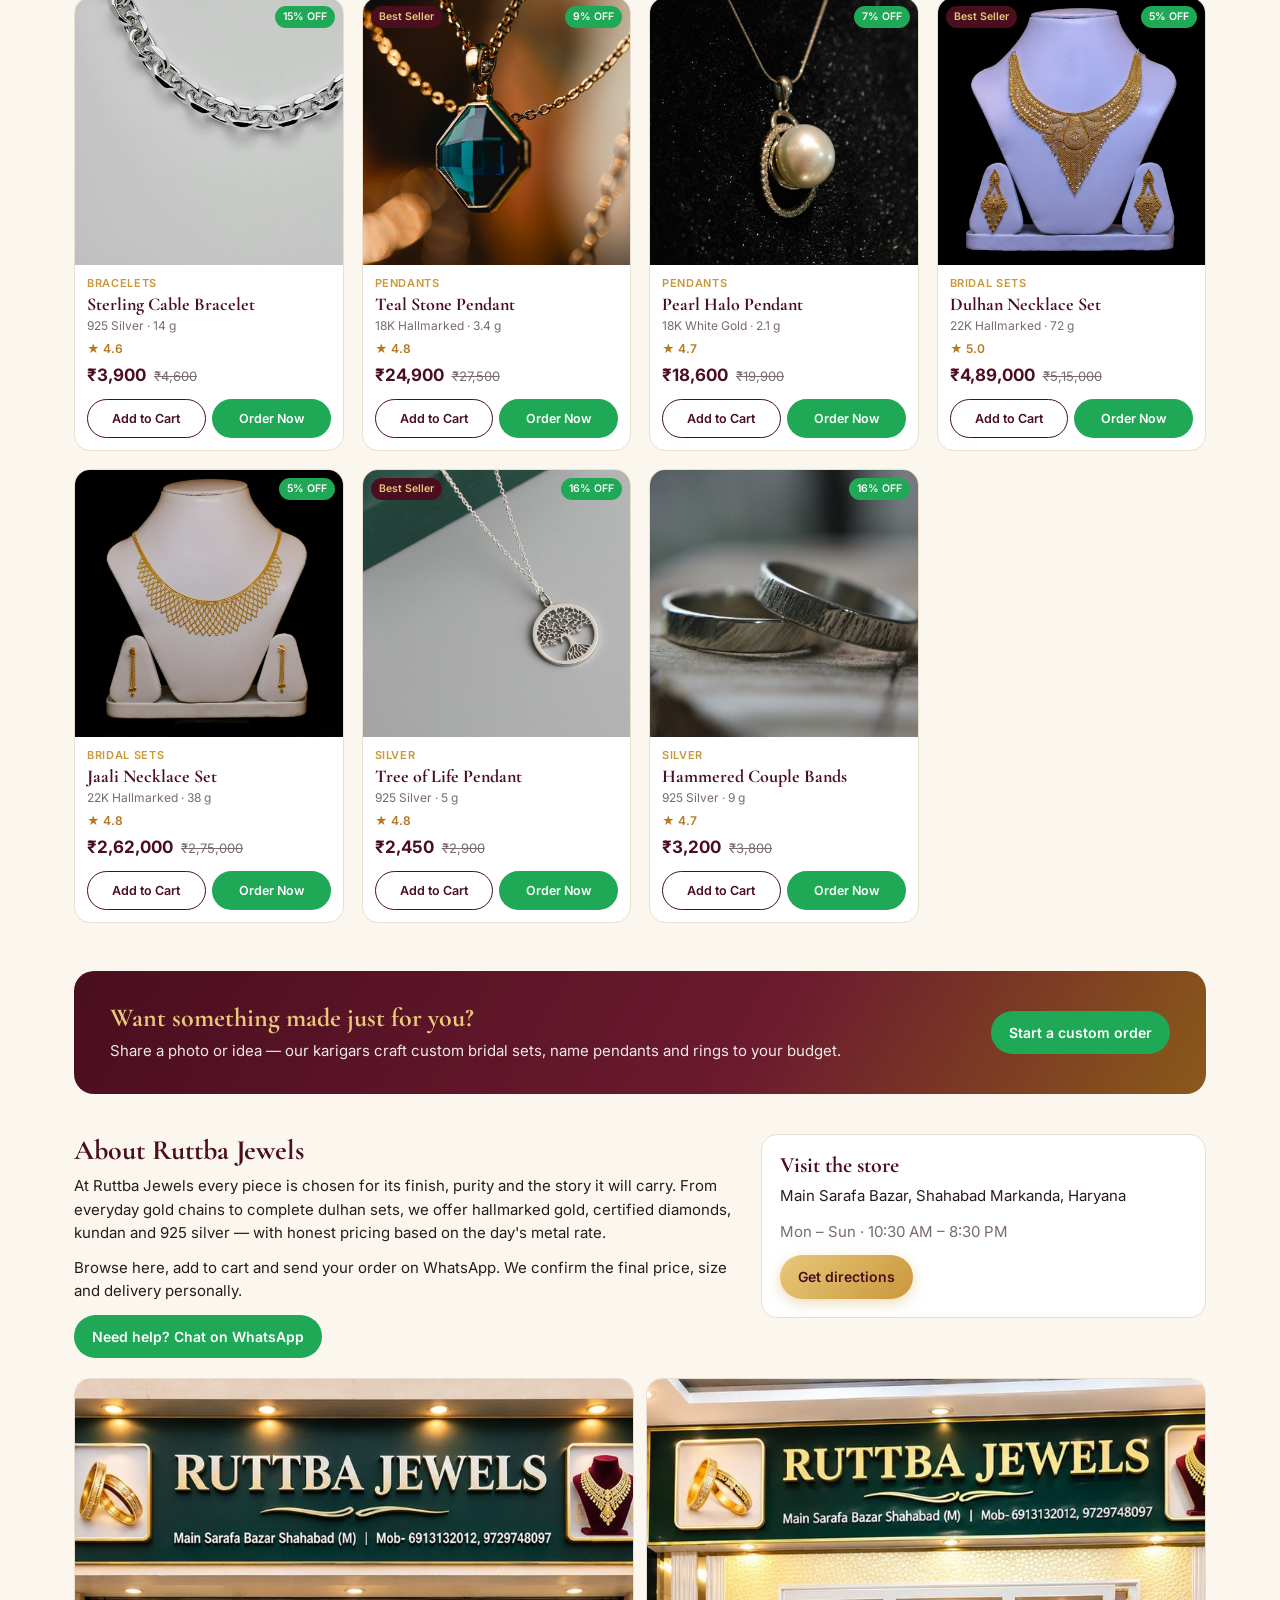
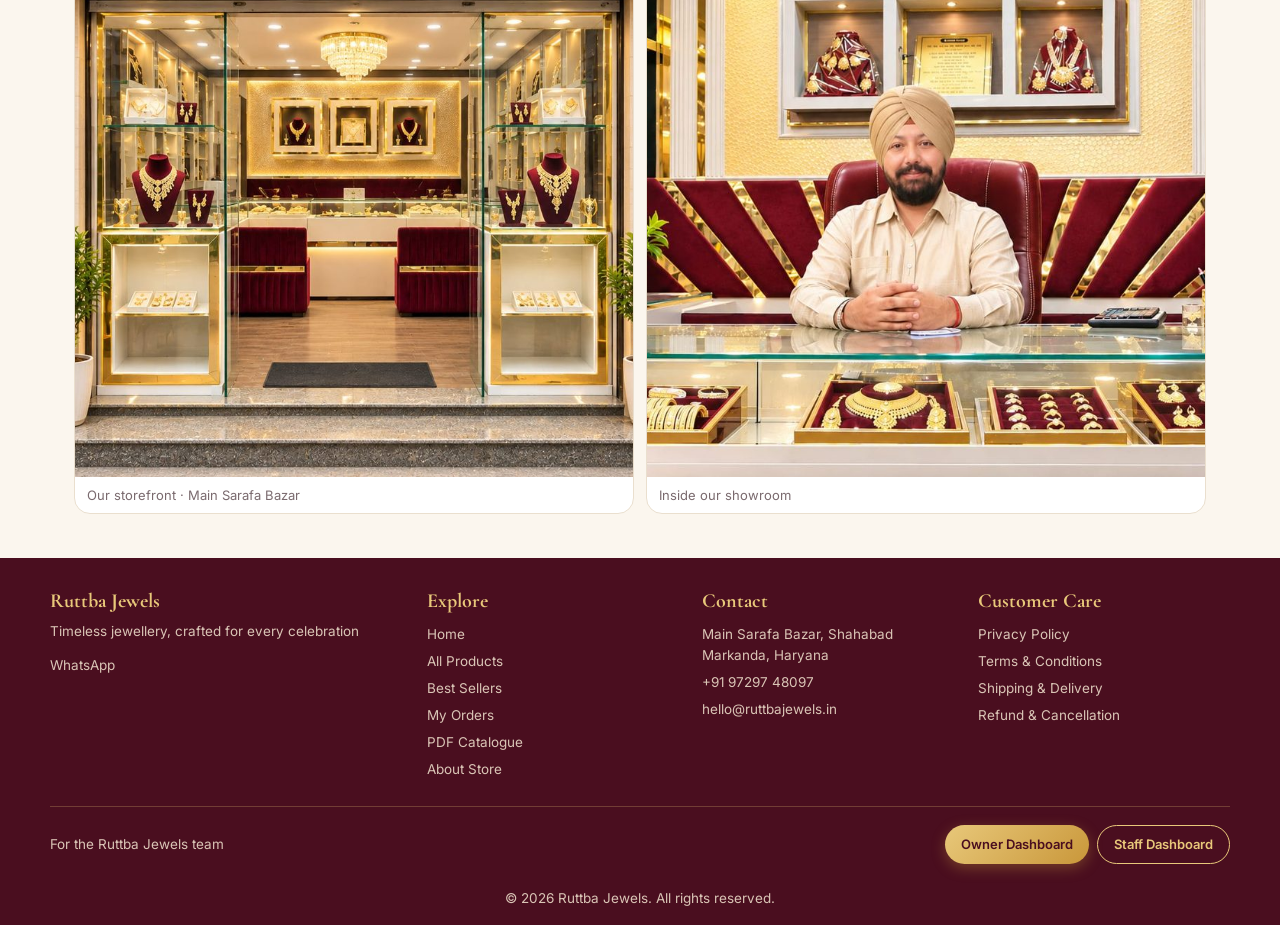
==== commit 2e6a7b44: "Merge store details from origin/main into staff dashboards Keeps the custom domain, real phone/Whats" ====
--- a/index.html
+++ b/index.html
@@ -66,7 +66,7 @@
       </div>
       <div class="hero-art" aria-hidden="true">
         <div class="halo"></div>
-        <img class="hero-photo" src="images/hero.jpg" alt="Bride wearing gold bridal jewellery" width="1000" height="1200" fetchpriority="high">
+        <img class="hero-photo" src="images/store-front.jpg" alt="Ruttba Jewels storefront at Main Sarafa Bazar, Shahabad Markanda" width="914" height="1000" fetchpriority="high">
         <span class="hero-tag">Bridal Collection<b>Dulhan sets from ₹2.6L</b></span>
       </div>
     </section>
@@ -140,6 +140,10 @@
         <p data-store="address"></p>
         <p class="muted" data-store="hours"></p>
         <a class="btn btn-gold" data-map href="#">Get directions</a>
+      </div>
+      <div class="store-photos">
+        <figure><img src="images/store-front.jpg" alt="Ruttba Jewels storefront, Main Sarafa Bazar, Shahabad Markanda" width="914" height="1000" loading="lazy"><figcaption>Our storefront · Main Sarafa Bazar</figcaption></figure>
+        <figure><img src="images/store-inside.jpg" alt="Inside the Ruttba Jewels showroom" width="1000" height="914" loading="lazy"><figcaption>Inside our showroom</figcaption></figure>
       </div>
     </section>
   </main>
--- a/css/style.css
+++ b/css/style.css
@@ -165,6 +165,10 @@
 .about p { margin: 0 0 12px; }
 .visit { background: var(--paper); border: 1px solid var(--line); border-radius: var(--radius); padding: 18px; }
 .visit h3 { font-size: 22px; margin-bottom: 6px; }
+.store-photos { display: grid; grid-template-columns: 1fr 1fr; gap: 12px; grid-column: 1 / -1; }
+.store-photos figure { margin: 0; border-radius: var(--radius); overflow: hidden; border: 1px solid var(--line); background: var(--paper); }
+.store-photos img { display: block; width: 100%; height: auto; aspect-ratio: 4 / 5; object-fit: cover; }
+.store-photos figcaption { padding: 8px 12px; font-size: 13px; color: var(--muted); }
 
 /* ---------- Footer ---------- */
 .foot { background: var(--maroon); color: #f3e5d0; margin-top: 36px; padding: 32px 16px 16px; }
